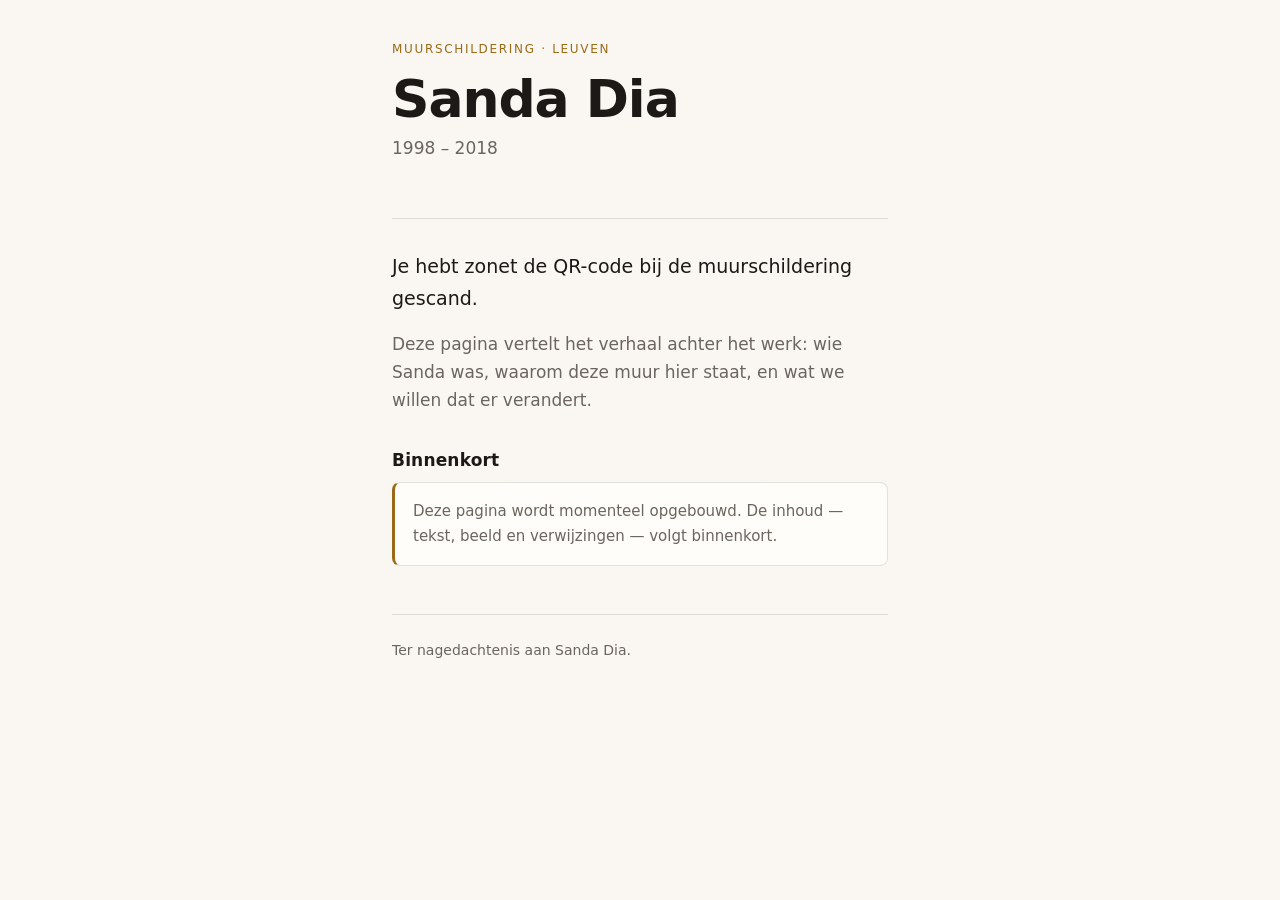
==== index.html @ a0d9cad7 "Add QR landing page scaffold for Sanda Dia mural Single static index.html served to visitors who sca" ====
<!DOCTYPE html>
<html lang="nl">
<head>
  <meta charset="utf-8">
  <meta name="viewport" content="width=device-width, initial-scale=1">
  <title>Sanda Dia — Leuven</title>
  <meta name="description" content="Meer informatie over de muurschildering voor Sanda Dia in Leuven.">
  <meta name="robots" content="index, follow">

  <meta property="og:type" content="website">
  <meta property="og:title" content="Sanda Dia — Leuven">
  <meta property="og:description" content="Meer informatie over de muurschildering voor Sanda Dia in Leuven.">

  <style>
    :root {
      --bg: #12100e;
      --surface: #1c1917;
      --text: #f5f1ea;
      --muted: #a8a29e;
      --accent: #d4a054;
      --line: rgba(245, 241, 234, 0.12);
      --measure: 34rem;
    }

    *, *::before, *::after { box-sizing: border-box; }

    html { -webkit-text-size-adjust: 100%; }

    body {
      margin: 0;
      background: var(--bg);
      color: var(--text);
      font-family: ui-sans-serif, system-ui, -apple-system, "Segoe UI", Roboto, "Helvetica Neue", Arial, sans-serif;
      font-size: 1.0625rem;
      line-height: 1.65;
      -webkit-font-smoothing: antialiased;
    }

    .wrap {
      max-width: var(--measure);
      margin: 0 auto;
      padding: 2.5rem 1.5rem 4rem;
    }

    header { padding-bottom: 1.5rem; }

    .eyebrow {
      margin: 0 0 0.75rem;
      font-size: 0.75rem;
      letter-spacing: 0.14em;
      text-transform: uppercase;
      color: var(--accent);
    }

    h1 {
      margin: 0 0 0.5rem;
      font-size: clamp(2.25rem, 11vw, 3.25rem);
      line-height: 1.05;
      letter-spacing: -0.02em;
      font-weight: 600;
    }

    .dates {
      margin: 0;
      color: var(--muted);
      font-variant-numeric: tabular-nums;
    }

    hr {
      border: 0;
      border-top: 1px solid var(--line);
      margin: 2rem 0;
    }

    section + section { margin-top: 2rem; }

    h2 {
      margin: 0 0 0.5rem;
      font-size: 1.0625rem;
      font-weight: 600;
      letter-spacing: 0.01em;
    }

    p { margin: 0 0 1rem; }
    p:last-child { margin-bottom: 0; }

    .lead { font-size: 1.1875rem; }

    .muted { color: var(--muted); }

    .note {
      background: var(--surface);
      border: 1px solid var(--line);
      border-left: 3px solid var(--accent);
      border-radius: 0.5rem;
      padding: 1rem 1.125rem;
      color: var(--muted);
      font-size: 0.9375rem;
    }

    a { color: var(--text); text-decoration-color: var(--accent); text-underline-offset: 0.2em; }
    a:hover { color: var(--accent); }

    footer {
      margin-top: 3rem;
      padding-top: 1.5rem;
      border-top: 1px solid var(--line);
      color: var(--muted);
      font-size: 0.875rem;
    }

    @media (prefers-color-scheme: light) {
      :root {
        --bg: #faf7f2;
        --surface: #fffdf9;
        --text: #1c1917;
        --muted: #6b6560;
        --accent: #9a6b16;
        --line: rgba(28, 25, 23, 0.12);
      }
    }

    @media (prefers-reduced-motion: no-preference) {
      .wrap { animation: rise 0.5s ease-out both; }
      @keyframes rise {
        from { opacity: 0; transform: translateY(0.5rem); }
        to { opacity: 1; transform: none; }
      }
    }
  </style>
</head>
<body>
  <main class="wrap">
    <header>
      <p class="eyebrow">Muurschildering &middot; Leuven</p>
      <h1>Sanda Dia</h1>
      <p class="dates">1998 &ndash; 2018</p>
    </header>

    <hr>

    <section>
      <p class="lead">Je hebt zonet de QR-code bij de muurschildering gescand.</p>
      <p class="muted">Deze pagina vertelt het verhaal achter het werk: wie Sanda was, waarom deze muur hier staat, en wat we willen dat er verandert.</p>
    </section>

    <section>
      <h2>Binnenkort</h2>
      <p class="note">Deze pagina wordt momenteel opgebouwd. De inhoud &mdash; tekst, beeld en verwijzingen &mdash; volgt binnenkort.</p>
    </section>

    <footer>
      <p>Ter nagedachtenis aan Sanda Dia.</p>
    </footer>
  </main>
</body>
</html>
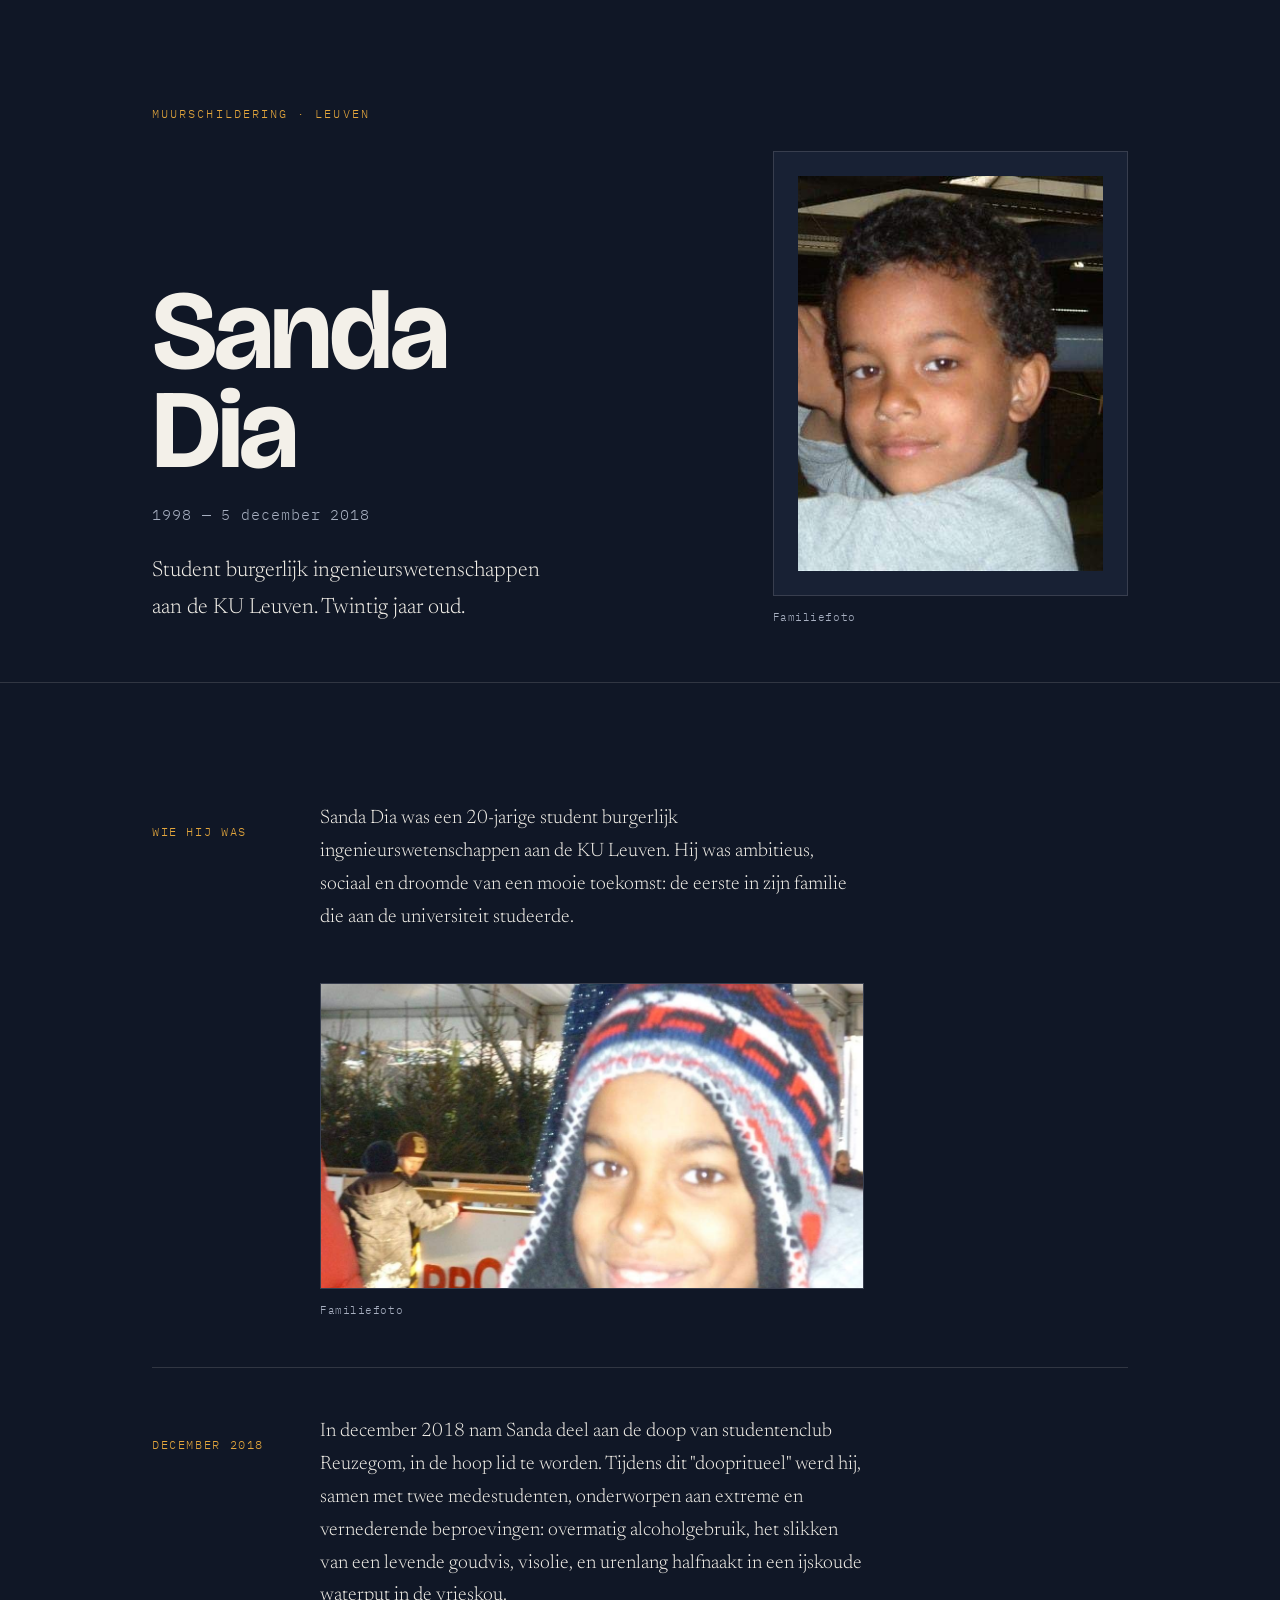
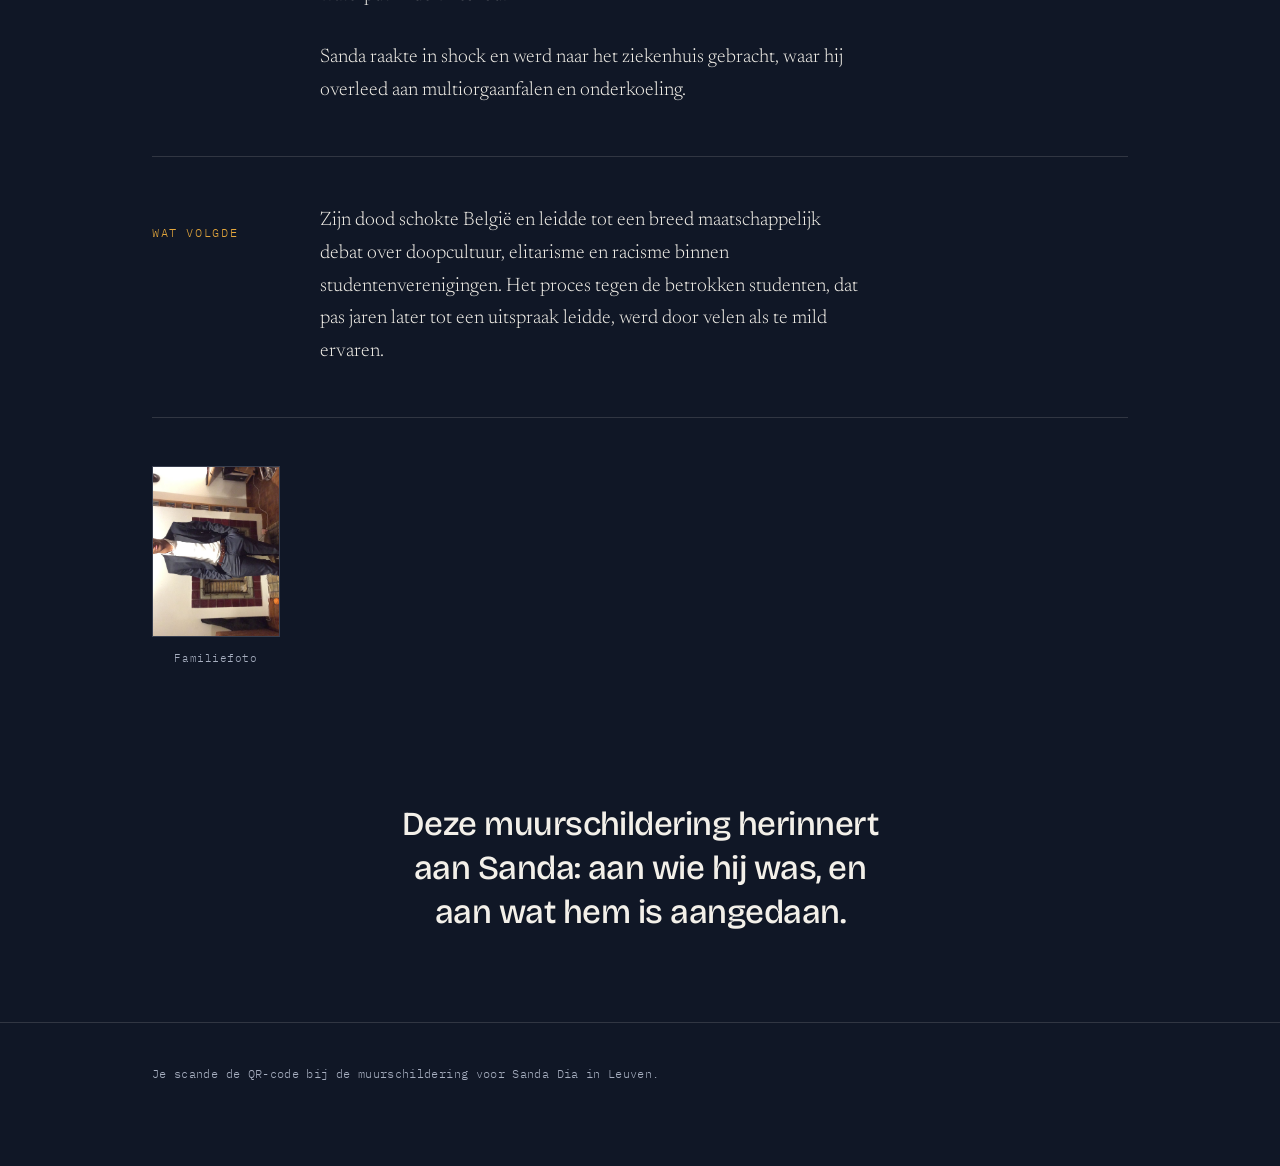
==== commit e4aa0997: "Replace placeholder with the page live on sandadia.com Brings in the finished page as deployed to Cl" ====
--- a/index.html
+++ b/index.html
@@ -1,157 +1,280 @@
 <!DOCTYPE html>
 <html lang="nl">
 <head>
-  <meta charset="utf-8">
-  <meta name="viewport" content="width=device-width, initial-scale=1">
-  <title>Sanda Dia — Leuven</title>
-  <meta name="description" content="Meer informatie over de muurschildering voor Sanda Dia in Leuven.">
-  <meta name="robots" content="index, follow">
-
-  <meta property="og:type" content="website">
-  <meta property="og:title" content="Sanda Dia — Leuven">
-  <meta property="og:description" content="Meer informatie over de muurschildering voor Sanda Dia in Leuven.">
-
-  <style>
-    :root {
-      --bg: #12100e;
-      --surface: #1c1917;
-      --text: #f5f1ea;
-      --muted: #a8a29e;
-      --accent: #d4a054;
-      --line: rgba(245, 241, 234, 0.12);
-      --measure: 34rem;
-    }
-
-    *, *::before, *::after { box-sizing: border-box; }
-
-    html { -webkit-text-size-adjust: 100%; }
-
-    body {
-      margin: 0;
-      background: var(--bg);
-      color: var(--text);
-      font-family: ui-sans-serif, system-ui, -apple-system, "Segoe UI", Roboto, "Helvetica Neue", Arial, sans-serif;
-      font-size: 1.0625rem;
-      line-height: 1.65;
-      -webkit-font-smoothing: antialiased;
-    }
-
-    .wrap {
-      max-width: var(--measure);
-      margin: 0 auto;
-      padding: 2.5rem 1.5rem 4rem;
-    }
-
-    header { padding-bottom: 1.5rem; }
-
-    .eyebrow {
-      margin: 0 0 0.75rem;
-      font-size: 0.75rem;
-      letter-spacing: 0.14em;
-      text-transform: uppercase;
-      color: var(--accent);
-    }
-
-    h1 {
-      margin: 0 0 0.5rem;
-      font-size: clamp(2.25rem, 11vw, 3.25rem);
-      line-height: 1.05;
-      letter-spacing: -0.02em;
-      font-weight: 600;
-    }
-
-    .dates {
-      margin: 0;
-      color: var(--muted);
-      font-variant-numeric: tabular-nums;
-    }
-
-    hr {
-      border: 0;
-      border-top: 1px solid var(--line);
-      margin: 2rem 0;
-    }
-
-    section + section { margin-top: 2rem; }
-
-    h2 {
-      margin: 0 0 0.5rem;
-      font-size: 1.0625rem;
-      font-weight: 600;
-      letter-spacing: 0.01em;
-    }
-
-    p { margin: 0 0 1rem; }
-    p:last-child { margin-bottom: 0; }
-
-    .lead { font-size: 1.1875rem; }
-
-    .muted { color: var(--muted); }
-
-    .note {
-      background: var(--surface);
-      border: 1px solid var(--line);
-      border-left: 3px solid var(--accent);
-      border-radius: 0.5rem;
-      padding: 1rem 1.125rem;
-      color: var(--muted);
-      font-size: 0.9375rem;
-    }
-
-    a { color: var(--text); text-decoration-color: var(--accent); text-underline-offset: 0.2em; }
-    a:hover { color: var(--accent); }
-
-    footer {
-      margin-top: 3rem;
-      padding-top: 1.5rem;
-      border-top: 1px solid var(--line);
-      color: var(--muted);
-      font-size: 0.875rem;
-    }
-
-    @media (prefers-color-scheme: light) {
-      :root {
-        --bg: #faf7f2;
-        --surface: #fffdf9;
-        --text: #1c1917;
-        --muted: #6b6560;
-        --accent: #9a6b16;
-        --line: rgba(28, 25, 23, 0.12);
-      }
-    }
-
-    @media (prefers-reduced-motion: no-preference) {
-      .wrap { animation: rise 0.5s ease-out both; }
-      @keyframes rise {
-        from { opacity: 0; transform: translateY(0.5rem); }
-        to { opacity: 1; transform: none; }
-      }
-    }
-  </style>
+<meta charset="utf-8">
+<meta name="viewport" content="width=device-width, initial-scale=1">
+<title>Sanda Dia (1998–2018)</title>
+<meta name="description" content="Wie was Sanda Dia en wat is er met hem gebeurd. Bij de muurschildering in Leuven.">
+<link rel="preconnect" href="https://fonts.googleapis.com">
+<link rel="preconnect" href="https://fonts.gstatic.com" crossorigin>
+<link href="https://fonts.googleapis.com/css2?family=Bricolage+Grotesque:opsz,wght@12..96,500;12..96,700&family=Newsreader:ital,opsz,wght@0,6..72,300;0,6..72,400;1,6..72,300&family=IBM+Plex+Mono:wght@400;500&display=swap" rel="stylesheet">
+<style>
+  :root{
+    --night:#101726;
+    --night-2:#182134;
+    --ink:#F3F0E9;
+    --ink-dim:#A7AFC0;
+    --ochre:#E3A63C;
+    --line:rgba(243,240,233,.14);
+    --measure:34rem;
+  }
+
+  *{box-sizing:border-box;}
+  html{-webkit-text-size-adjust:100%;}
+  body{
+    margin:0;
+    background:var(--night);
+    color:var(--ink);
+    font-family:"Newsreader",Georgia,serif;
+    font-weight:300;
+    font-size:clamp(1.06rem,.98rem + .5vw,1.22rem);
+    line-height:1.68;
+    -webkit-font-smoothing:antialiased;
+  }
+
+  .wrap{width:100%;max-width:64rem;margin:0 auto;padding:0 1.5rem;}
+
+  /* ---------- hero ---------- */
+  .hero{
+    padding:clamp(3rem,9vw,6.5rem) 0 clamp(2rem,5vw,3.5rem);
+    border-bottom:1px solid var(--line);
+  }
+  .eyebrow{
+    font-family:"IBM Plex Mono",monospace;
+    font-size:.72rem;
+    letter-spacing:.18em;
+    text-transform:uppercase;
+    color:var(--ochre);
+    margin:0 0 1.75rem;
+  }
+  .hero-grid{
+    display:grid;
+    grid-template-columns:minmax(0,1fr);
+    gap:clamp(2rem,5vw,3.5rem);
+    align-items:end;
+  }
+  @media (min-width:52rem){
+    .hero-grid{grid-template-columns:1.35fr .85fr;}
+  }
+
+  h1{
+    font-family:"Bricolage Grotesque",system-ui,sans-serif;
+    font-weight:700;
+    font-size:clamp(3.2rem,12vw,7rem);
+    line-height:.88;
+    letter-spacing:-.03em;
+    margin:0;
+  }
+  h1 span{display:block;}
+  .lifespan{
+    font-family:"IBM Plex Mono",monospace;
+    font-size:.95rem;
+    letter-spacing:.06em;
+    color:var(--ink-dim);
+    margin:1.4rem 0 0;
+  }
+  .lede{
+    margin:1.6rem 0 0;
+    max-width:26rem;
+    font-size:1.12em;
+    color:var(--ink);
+  }
+
+  /* ---------- portrait ---------- */
+  figure{margin:0;}
+  .portrait{
+    aspect-ratio:4/5;
+    width:100%;
+    background:var(--night-2);
+    border:1px solid var(--line);
+    display:flex;
+    align-items:center;
+    justify-content:center;
+    text-align:center;
+    padding:1.5rem;
+    overflow:hidden;
+  }
+  .portrait img{width:100%;height:100%;object-fit:cover;object-position:55% 38%;display:block;}
+
+  .tall{
+    margin:0 auto;
+    max-width:24rem;
+  }
+  .tall .frame{
+    aspect-ratio:3/4;
+    width:100%;
+    background:var(--night-2);
+    border:1px solid var(--line);
+    overflow:hidden;
+  }
+  .tall img{width:100%;height:100%;object-fit:cover;object-position:50% 30%;display:block;}
+  .tall figcaption{text-align:center;}
+
+  .wide{
+    margin:clamp(2rem,5vw,3rem) 0 0;
+  }
+  .wide .frame{
+    aspect-ratio:16/9;
+    width:100%;
+    background:var(--night-2);
+    border:1px solid var(--line);
+    overflow:hidden;
+  }
+  .wide img{width:100%;height:100%;object-fit:cover;object-position:62% 45%;display:block;}
+  .portrait .slot{
+    font-family:"IBM Plex Mono",monospace;
+    font-size:.72rem;
+    line-height:1.7;
+    letter-spacing:.04em;
+    color:var(--ink-dim);
+  }
+  figcaption{
+    font-family:"IBM Plex Mono",monospace;
+    font-size:.7rem;
+    letter-spacing:.05em;
+    color:var(--ink-dim);
+    margin-top:.75rem;
+  }
+
+  /* ---------- body text ---------- */
+  main{padding:clamp(2.5rem,7vw,4.5rem) 0 0;}
+  .prose{max-width:var(--measure);}
+  .prose p{margin:0 0 1.5em;}
+  .prose p:last-child{margin-bottom:0;}
+
+  .block{
+    display:grid;
+    grid-template-columns:minmax(0,1fr);
+    gap:.75rem 2.5rem;
+    padding:clamp(2rem,5vw,3rem) 0;
+    border-bottom:1px solid var(--line);
+  }
+  @media (min-width:52rem){
+    .block{grid-template-columns:8rem minmax(0,1fr);}
+  }
+  .marker{
+    font-family:"IBM Plex Mono",monospace;
+    font-size:.72rem;
+    letter-spacing:.14em;
+    text-transform:uppercase;
+    color:var(--ochre);
+    padding-top:.6em;
+  }
+
+  /* ---------- closing ---------- */
+  .closing{
+    padding:clamp(3rem,8vw,5.5rem) 0;
+    text-align:center;
+  }
+  .closing p{
+    font-family:"Bricolage Grotesque",system-ui,sans-serif;
+    font-weight:500;
+    font-size:clamp(1.4rem,4.5vw,2.1rem);
+    line-height:1.3;
+    letter-spacing:-.015em;
+    max-width:30rem;
+    margin:0 auto;
+    text-wrap:balance;
+  }
+
+  footer{
+    border-top:1px solid var(--line);
+    padding:2.5rem 0 4rem;
+    font-family:"IBM Plex Mono",monospace;
+    font-size:.74rem;
+    line-height:1.9;
+    letter-spacing:.03em;
+    color:var(--ink-dim);
+  }
+  footer p{margin:0 0 1rem;max-width:34rem;}
+  footer a{color:var(--ink);text-decoration:none;border-bottom:1px solid var(--ochre);}
+  footer a:hover{color:var(--ochre);}
+  a:focus-visible,:focus-visible{outline:2px solid var(--ochre);outline-offset:3px;}
+
+  /* ---------- motion ---------- */
+  .rise{opacity:0;transform:translateY(14px);animation:rise .9s cubic-bezier(.2,.7,.3,1) forwards;}
+  .rise:nth-child(2){animation-delay:.1s;}
+  .d1{animation-delay:.08s;} .d2{animation-delay:.16s;} .d3{animation-delay:.24s;}
+  @keyframes rise{to{opacity:1;transform:none;}}
+  @media (prefers-reduced-motion:reduce){
+    .rise{animation:none;opacity:1;transform:none;}
+  }
+</style>
 </head>
 <body>
-  <main class="wrap">
-    <header>
-      <p class="eyebrow">Muurschildering &middot; Leuven</p>
-      <h1>Sanda Dia</h1>
-      <p class="dates">1998 &ndash; 2018</p>
-    </header>
-
-    <hr>
-
-    <section>
-      <p class="lead">Je hebt zonet de QR-code bij de muurschildering gescand.</p>
-      <p class="muted">Deze pagina vertelt het verhaal achter het werk: wie Sanda was, waarom deze muur hier staat, en wat we willen dat er verandert.</p>
-    </section>
-
-    <section>
-      <h2>Binnenkort</h2>
-      <p class="note">Deze pagina wordt momenteel opgebouwd. De inhoud &mdash; tekst, beeld en verwijzingen &mdash; volgt binnenkort.</p>
-    </section>
-
-    <footer>
-      <p>Ter nagedachtenis aan Sanda Dia.</p>
-    </footer>
-  </main>
+
+<header class="hero">
+  <div class="wrap">
+    <p class="eyebrow rise">Muurschildering · Leuven</p>
+    <div class="hero-grid">
+      <div class="rise d1">
+        <h1><span>Sanda</span><span>Dia</span></h1>
+        <p class="lifespan">1998 — 5 december 2018</p>
+        <p class="lede">Student burgerlijk ingenieurswetenschappen aan de KU Leuven. Twintig jaar oud.</p>
+      </div>
+
+      <figure class="rise d2">
+        <div class="portrait">
+          <img src="[data-uri]" alt="Sanda Dia als kind, kijkend over zijn schouder">
+        </div>
+        <figcaption>Familiefoto</figcaption>
+      </figure>
+    </div>
+  </div>
+</header>
+
+<main>
+  <div class="wrap">
+
+    <section class="block">
+      <p class="marker rise">Wie hij was</p>
+      <div class="prose rise d1">
+        <p>Sanda Dia was een 20-jarige student burgerlijk ingenieurswetenschappen aan de KU Leuven. Hij was ambitieus, sociaal en droomde van een mooie toekomst: de eerste in zijn familie die aan de universiteit studeerde.</p>
+        <figure class="wide">
+          <div class="frame">
+            <img src="[data-uri]" alt="Sanda Dia als kind op de schaatsbaan, met muts">
+          </div>
+          <figcaption>Familiefoto</figcaption>
+        </figure>
+      </div>
+    </section>
+
+    <section class="block">
+      <p class="marker rise">December 2018</p>
+      <div class="prose rise d1">
+        <p>In december 2018 nam Sanda deel aan de doop van studentenclub Reuzegom, in de hoop lid te worden. Tijdens dit "doopritueel" werd hij, samen met twee medestudenten, onderworpen aan extreme en vernederende beproevingen: overmatig alcoholgebruik, het slikken van een levende goudvis, visolie, en urenlang halfnaakt in een ijskoude waterput in de vrieskou.</p>
+        <p>Sanda raakte in shock en werd naar het ziekenhuis gebracht, waar hij overleed aan multiorgaanfalen en onderkoeling.</p>
+      </div>
+    </section>
+
+    <section class="block">
+      <p class="marker rise">Wat volgde</p>
+      <div class="prose rise d1">
+        <p>Zijn dood schokte België en leidde tot een breed maatschappelijk debat over doopcultuur, elitarisme en racisme binnen studentenverenigingen. Het proces tegen de betrokken studenten, dat pas jaren later tot een uitspraak leidde, werd door velen als te mild ervaren.</p>
+      </div>
+    </section>
+
+    <section class="block" style="border-bottom:none;">
+      <figure class="tall">
+        <div class="frame">
+          <img src="[data-uri]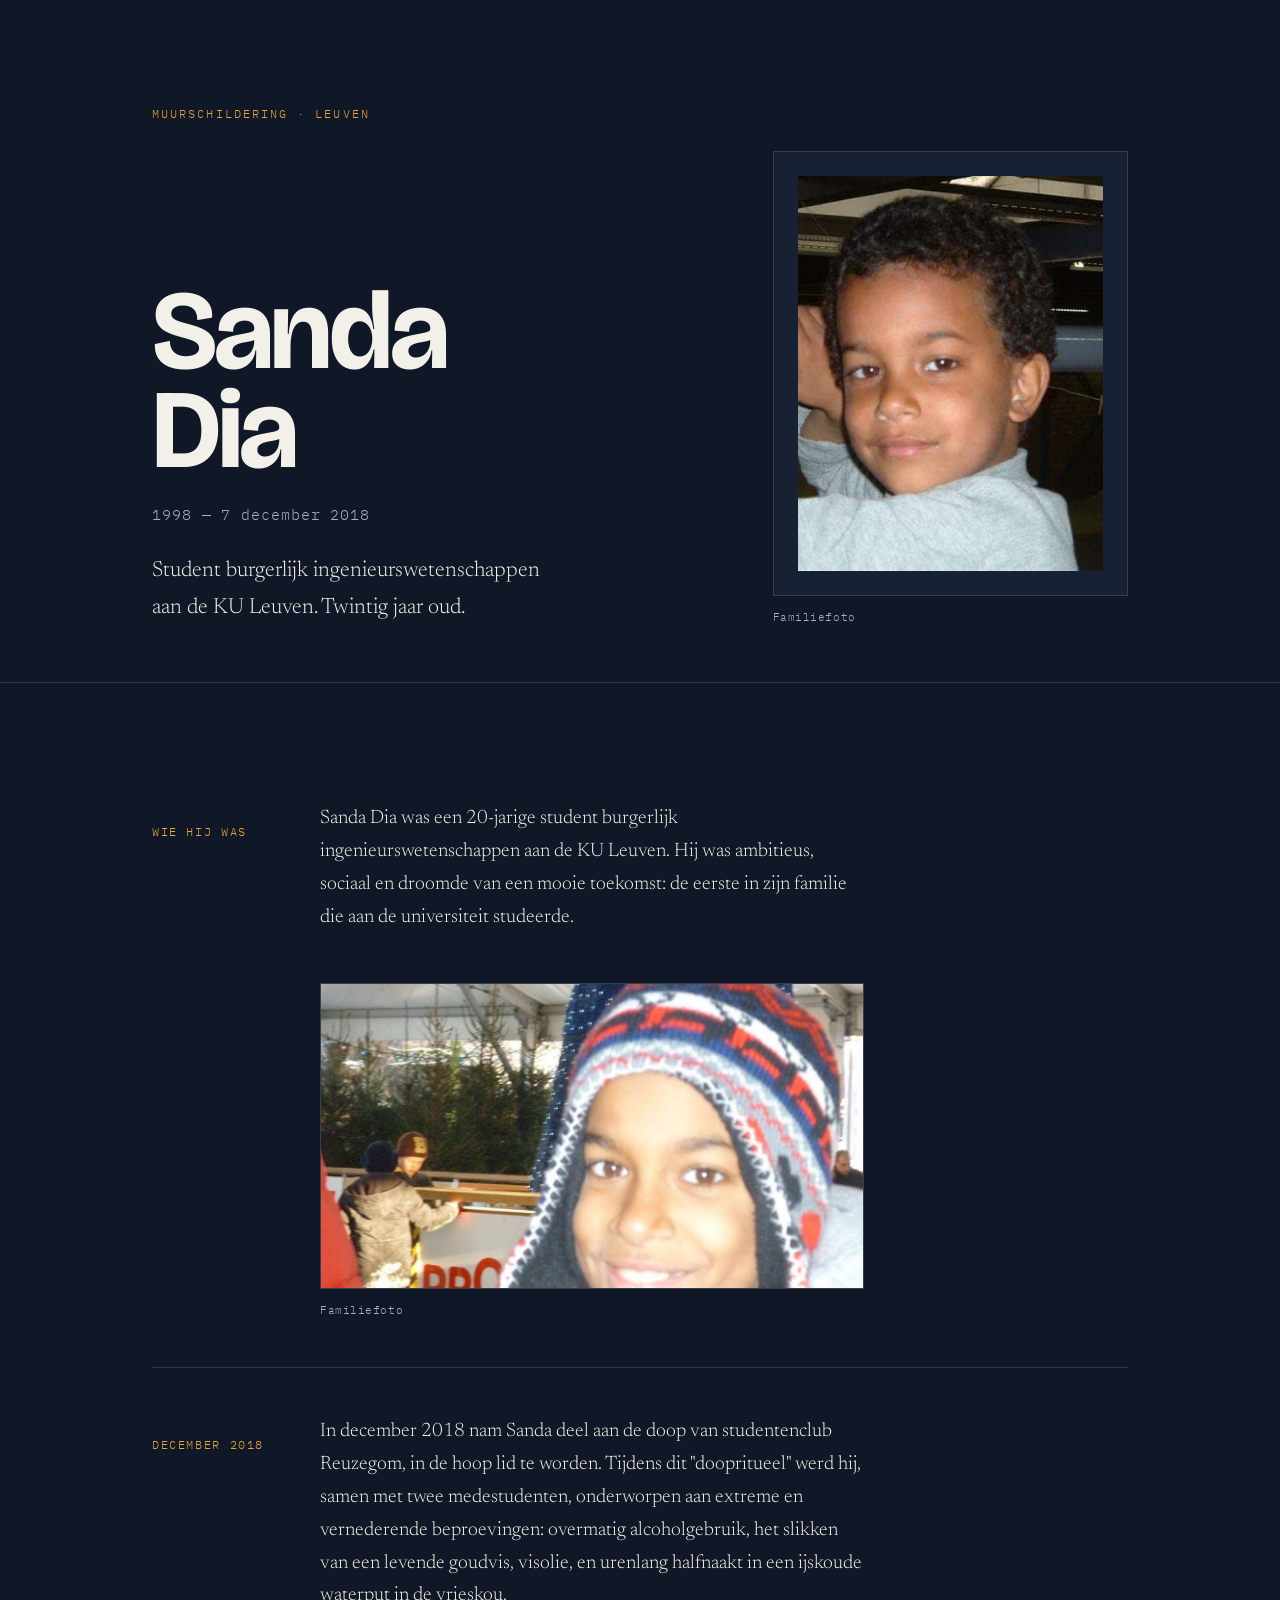
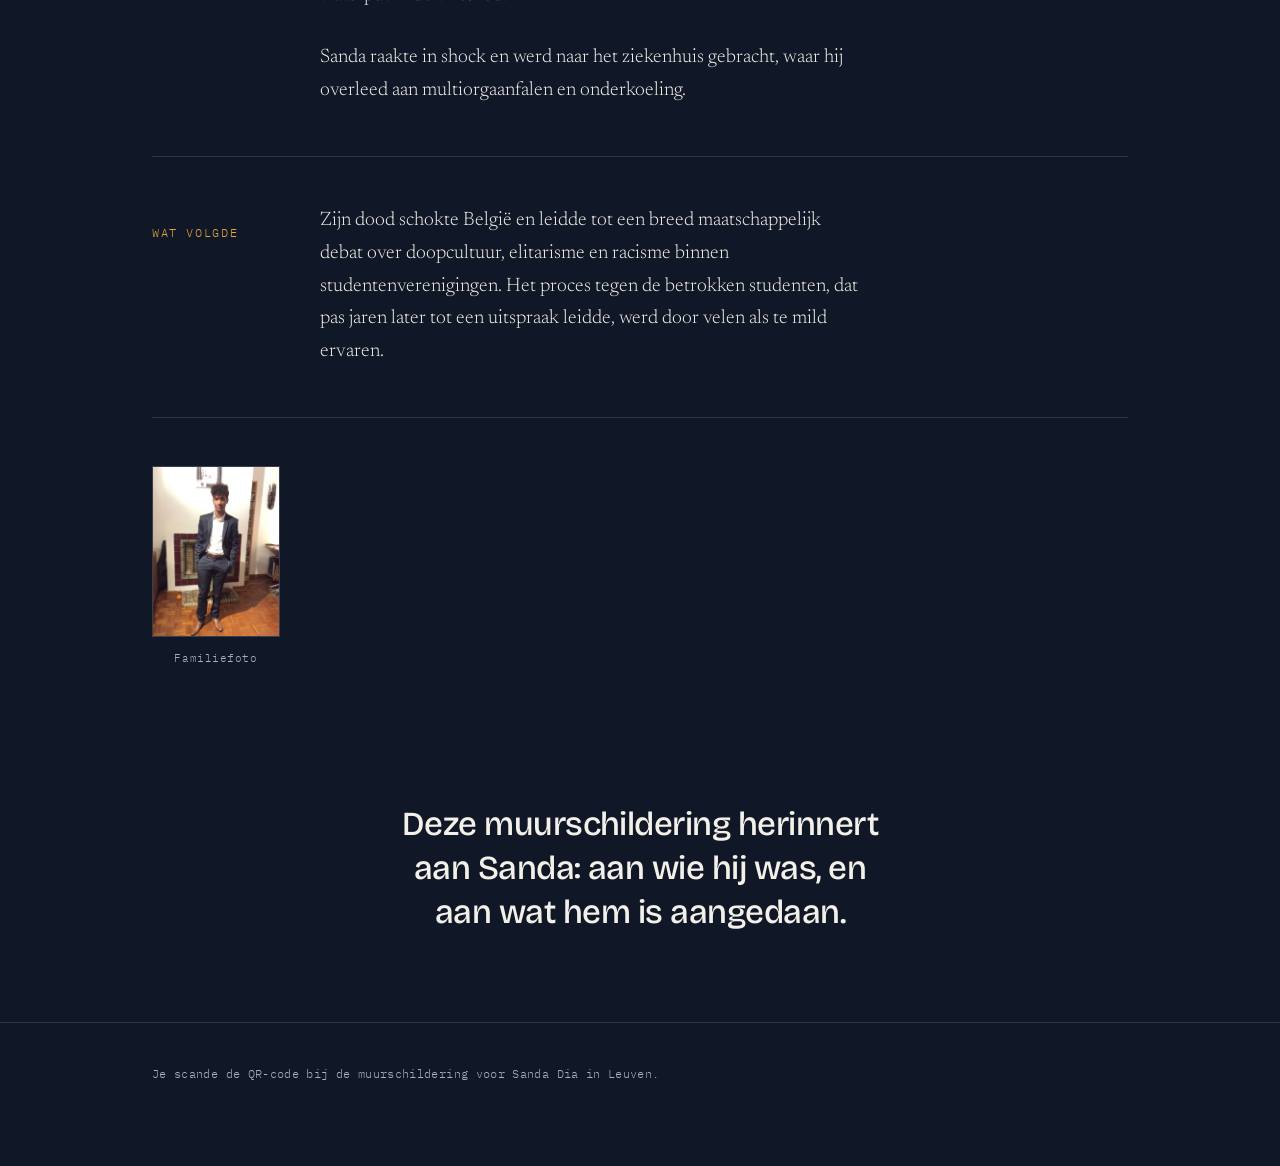
==== commit 424ae476: "Fix death date and rotate last family photo upright Sanda died on 7 December 2018, not 5 December. T" ====
--- a/index.html
+++ b/index.html
@@ -209,7 +209,7 @@
     <div class="hero-grid">
       <div class="rise d1">
         <h1><span>Sanda</span><span>Dia</span></h1>
-        <p class="lifespan">1998 — 5 december 2018</p>
+        <p class="lifespan">1998 — 7 december 2018</p>
         <p class="lede">Student burgerlijk ingenieurswetenschappen aan de KU Leuven. Twintig jaar oud.</p>
       </div>
 
@@ -257,7 +257,7 @@
     <section class="block" style="border-bottom:none;">
       <figure class="tall">
         <div class="frame">
-          <img src="[data-uri]" alt="Sanda Dia in pak, staand in de woonkamer">
+          <img src="[data-uri]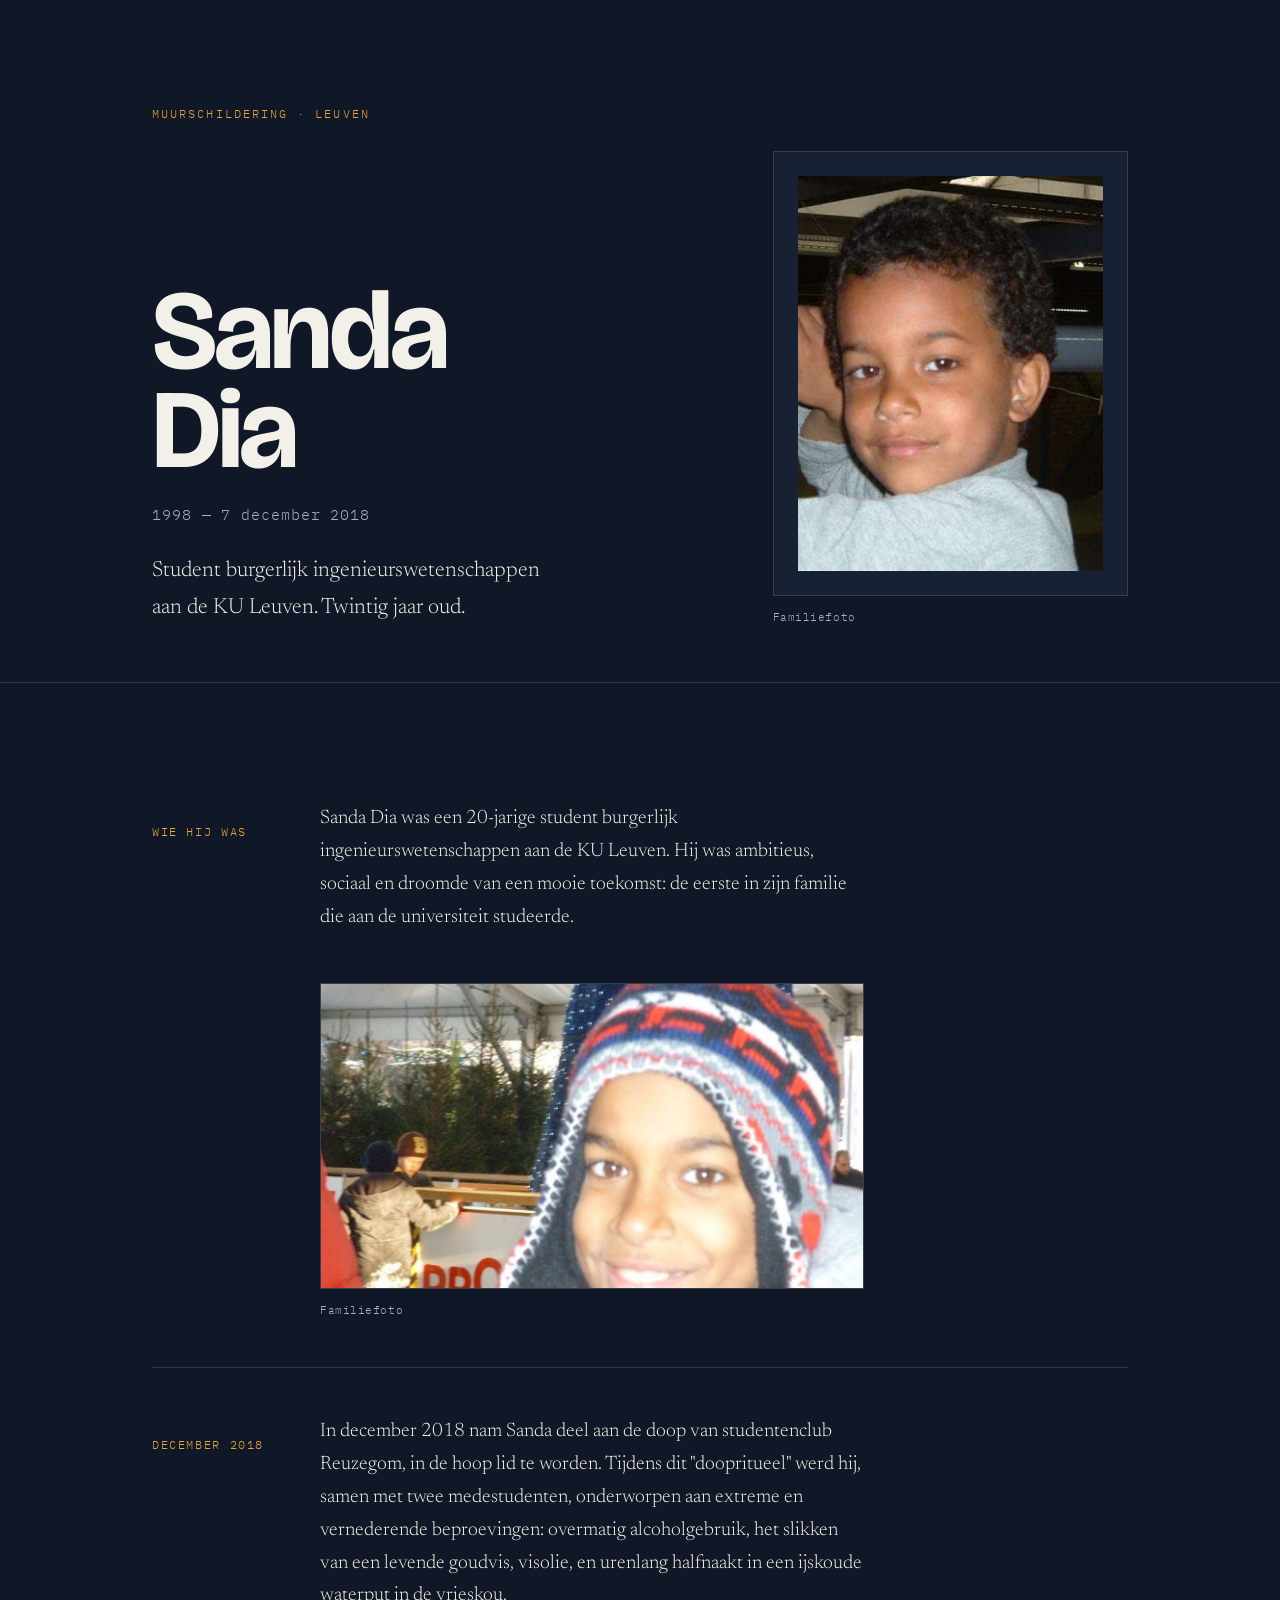
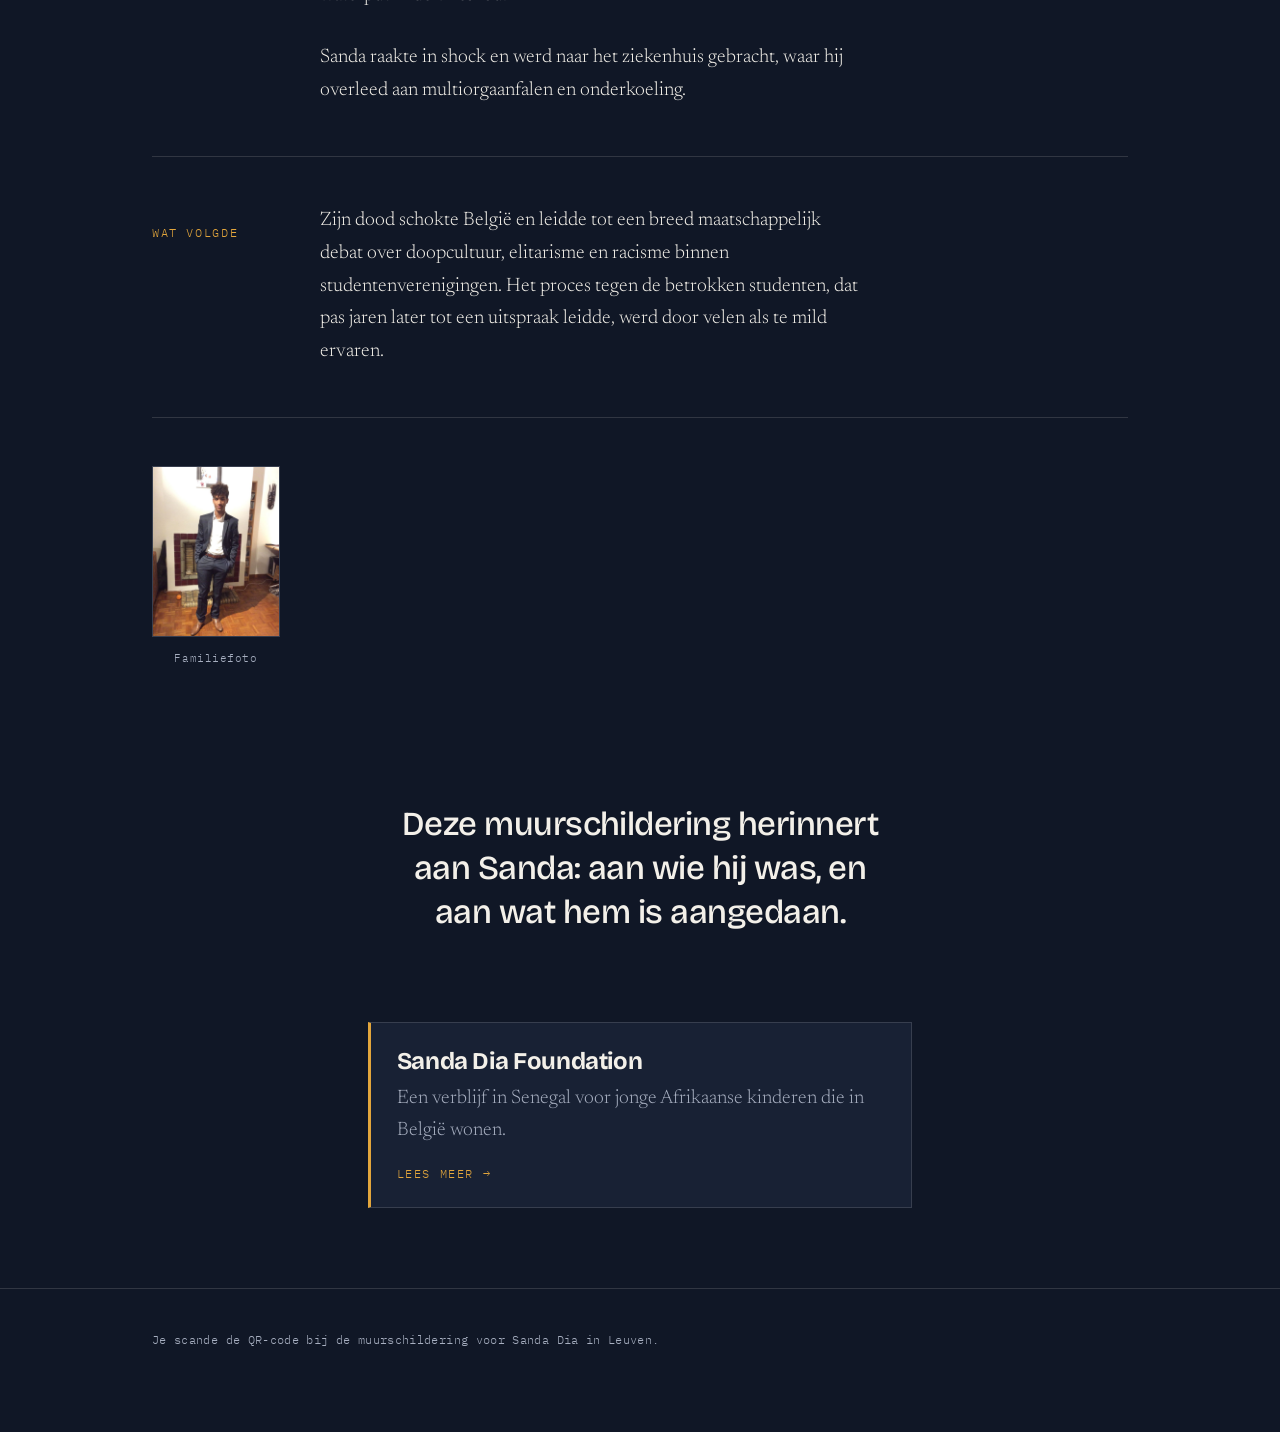
==== commit f2f9f0df: "Add Sanda Dia Foundation page with its own Drive gallery New foundation.html introduces the foundati" ====
--- a/index.html
+++ b/index.html
@@ -8,198 +8,7 @@
 <link rel="preconnect" href="https://fonts.googleapis.com">
 <link rel="preconnect" href="https://fonts.gstatic.com" crossorigin>
 <link href="https://fonts.googleapis.com/css2?family=Bricolage+Grotesque:opsz,wght@12..96,500;12..96,700&family=Newsreader:ital,opsz,wght@0,6..72,300;0,6..72,400;1,6..72,300&family=IBM+Plex+Mono:wght@400;500&display=swap" rel="stylesheet">
-<style>
-  :root{
-    --night:#101726;
-    --night-2:#182134;
-    --ink:#F3F0E9;
-    --ink-dim:#A7AFC0;
-    --ochre:#E3A63C;
-    --line:rgba(243,240,233,.14);
-    --measure:34rem;
-  }
-
-  *{box-sizing:border-box;}
-  html{-webkit-text-size-adjust:100%;}
-  body{
-    margin:0;
-    background:var(--night);
-    color:var(--ink);
-    font-family:"Newsreader",Georgia,serif;
-    font-weight:300;
-    font-size:clamp(1.06rem,.98rem + .5vw,1.22rem);
-    line-height:1.68;
-    -webkit-font-smoothing:antialiased;
-  }
-
-  .wrap{width:100%;max-width:64rem;margin:0 auto;padding:0 1.5rem;}
-
-  /* ---------- hero ---------- */
-  .hero{
-    padding:clamp(3rem,9vw,6.5rem) 0 clamp(2rem,5vw,3.5rem);
-    border-bottom:1px solid var(--line);
-  }
-  .eyebrow{
-    font-family:"IBM Plex Mono",monospace;
-    font-size:.72rem;
-    letter-spacing:.18em;
-    text-transform:uppercase;
-    color:var(--ochre);
-    margin:0 0 1.75rem;
-  }
-  .hero-grid{
-    display:grid;
-    grid-template-columns:minmax(0,1fr);
-    gap:clamp(2rem,5vw,3.5rem);
-    align-items:end;
-  }
-  @media (min-width:52rem){
-    .hero-grid{grid-template-columns:1.35fr .85fr;}
-  }
-
-  h1{
-    font-family:"Bricolage Grotesque",system-ui,sans-serif;
-    font-weight:700;
-    font-size:clamp(3.2rem,12vw,7rem);
-    line-height:.88;
-    letter-spacing:-.03em;
-    margin:0;
-  }
-  h1 span{display:block;}
-  .lifespan{
-    font-family:"IBM Plex Mono",monospace;
-    font-size:.95rem;
-    letter-spacing:.06em;
-    color:var(--ink-dim);
-    margin:1.4rem 0 0;
-  }
-  .lede{
-    margin:1.6rem 0 0;
-    max-width:26rem;
-    font-size:1.12em;
-    color:var(--ink);
-  }
-
-  /* ---------- portrait ---------- */
-  figure{margin:0;}
-  .portrait{
-    aspect-ratio:4/5;
-    width:100%;
-    background:var(--night-2);
-    border:1px solid var(--line);
-    display:flex;
-    align-items:center;
-    justify-content:center;
-    text-align:center;
-    padding:1.5rem;
-    overflow:hidden;
-  }
-  .portrait img{width:100%;height:100%;object-fit:cover;object-position:55% 38%;display:block;}
-
-  .tall{
-    margin:0 auto;
-    max-width:24rem;
-  }
-  .tall .frame{
-    aspect-ratio:3/4;
-    width:100%;
-    background:var(--night-2);
-    border:1px solid var(--line);
-    overflow:hidden;
-  }
-  .tall img{width:100%;height:100%;object-fit:cover;object-position:50% 30%;display:block;}
-  .tall figcaption{text-align:center;}
-
-  .wide{
-    margin:clamp(2rem,5vw,3rem) 0 0;
-  }
-  .wide .frame{
-    aspect-ratio:16/9;
-    width:100%;
-    background:var(--night-2);
-    border:1px solid var(--line);
-    overflow:hidden;
-  }
-  .wide img{width:100%;height:100%;object-fit:cover;object-position:62% 45%;display:block;}
-  .portrait .slot{
-    font-family:"IBM Plex Mono",monospace;
-    font-size:.72rem;
-    line-height:1.7;
-    letter-spacing:.04em;
-    color:var(--ink-dim);
-  }
-  figcaption{
-    font-family:"IBM Plex Mono",monospace;
-    font-size:.7rem;
-    letter-spacing:.05em;
-    color:var(--ink-dim);
-    margin-top:.75rem;
-  }
-
-  /* ---------- body text ---------- */
-  main{padding:clamp(2.5rem,7vw,4.5rem) 0 0;}
-  .prose{max-width:var(--measure);}
-  .prose p{margin:0 0 1.5em;}
-  .prose p:last-child{margin-bottom:0;}
-
-  .block{
-    display:grid;
-    grid-template-columns:minmax(0,1fr);
-    gap:.75rem 2.5rem;
-    padding:clamp(2rem,5vw,3rem) 0;
-    border-bottom:1px solid var(--line);
-  }
-  @media (min-width:52rem){
-    .block{grid-template-columns:8rem minmax(0,1fr);}
-  }
-  .marker{
-    font-family:"IBM Plex Mono",monospace;
-    font-size:.72rem;
-    letter-spacing:.14em;
-    text-transform:uppercase;
-    color:var(--ochre);
-    padding-top:.6em;
-  }
-
-  /* ---------- closing ---------- */
-  .closing{
-    padding:clamp(3rem,8vw,5.5rem) 0;
-    text-align:center;
-  }
-  .closing p{
-    font-family:"Bricolage Grotesque",system-ui,sans-serif;
-    font-weight:500;
-    font-size:clamp(1.4rem,4.5vw,2.1rem);
-    line-height:1.3;
-    letter-spacing:-.015em;
-    max-width:30rem;
-    margin:0 auto;
-    text-wrap:balance;
-  }
-
-  footer{
-    border-top:1px solid var(--line);
-    padding:2.5rem 0 4rem;
-    font-family:"IBM Plex Mono",monospace;
-    font-size:.74rem;
-    line-height:1.9;
-    letter-spacing:.03em;
-    color:var(--ink-dim);
-  }
-  footer p{margin:0 0 1rem;max-width:34rem;}
-  footer a{color:var(--ink);text-decoration:none;border-bottom:1px solid var(--ochre);}
-  footer a:hover{color:var(--ochre);}
-  a:focus-visible,:focus-visible{outline:2px solid var(--ochre);outline-offset:3px;}
-
-  /* ---------- motion ---------- */
-  .rise{opacity:0;transform:translateY(14px);animation:rise .9s cubic-bezier(.2,.7,.3,1) forwards;}
-  .rise:nth-child(2){animation-delay:.1s;}
-  .d1{animation-delay:.08s;} .d2{animation-delay:.16s;} .d3{animation-delay:.24s;}
-  @keyframes rise{to{opacity:1;transform:none;}}
-  @media (prefers-reduced-motion:reduce){
-    .rise{animation:none;opacity:1;transform:none;}
-  }
-</style>
+<link rel="stylesheet" href="style.css">
 </head>
 <body>
 
@@ -254,6 +63,14 @@
       </div>
     </section>
 
+    <section class="block gallery" data-drive-folder="PASTE_HERINNERINGEN_FOLDER_ID" hidden>
+      <p class="marker">Herinneringen</p>
+      <div>
+        <p class="gallery-intro">Foto's gedeeld door familie en vrienden.</p>
+        <div class="grid" id="grid"></div>
+      </div>
+    </section>
+
     <section class="block" style="border-bottom:none;">
       <figure class="tall">
         <div class="frame">
@@ -267,6 +84,14 @@
       <p>Deze muurschildering herinnert aan Sanda: aan wie hij was, en aan wat hem is aangedaan.</p>
     </section>
 
+    <section class="cta">
+      <a href="foundation.html">
+        <span class="cta-title">Sanda Dia Foundation</span>
+        <span class="cta-text">Een verblijf in Senegal voor jonge Afrikaanse kinderen die in België wonen.</span>
+        <span class="cta-go">Lees meer &rarr;</span>
+      </a>
+    </section>
+
   </div>
 </main>
 
@@ -276,5 +101,7 @@
   </div>
 </footer>
 
+<script src="gallery.js" defer></script>
+
 </body>
 </html>
--- a/style.css
+++ b/style.css
@@ -0,0 +1,268 @@
+:root{
+  --night:#101726;
+  --night-2:#182134;
+  --ink:#F3F0E9;
+  --ink-dim:#A7AFC0;
+  --ochre:#E3A63C;
+  --line:rgba(243,240,233,.14);
+  --measure:34rem;
+}
+
+*{box-sizing:border-box;}
+html{-webkit-text-size-adjust:100%;}
+body{
+  margin:0;
+  background:var(--night);
+  color:var(--ink);
+  font-family:"Newsreader",Georgia,serif;
+  font-weight:300;
+  font-size:clamp(1.06rem,.98rem + .5vw,1.22rem);
+  line-height:1.68;
+  -webkit-font-smoothing:antialiased;
+}
+
+.wrap{width:100%;max-width:64rem;margin:0 auto;padding:0 1.5rem;}
+
+/* ---------- hero ---------- */
+.hero{
+  padding:clamp(3rem,9vw,6.5rem) 0 clamp(2rem,5vw,3.5rem);
+  border-bottom:1px solid var(--line);
+}
+.eyebrow{
+  font-family:"IBM Plex Mono",monospace;
+  font-size:.72rem;
+  letter-spacing:.18em;
+  text-transform:uppercase;
+  color:var(--ochre);
+  margin:0 0 1.75rem;
+}
+.hero-grid{
+  display:grid;
+  grid-template-columns:minmax(0,1fr);
+  gap:clamp(2rem,5vw,3.5rem);
+  align-items:end;
+}
+@media (min-width:52rem){
+  .hero-grid{grid-template-columns:1.35fr .85fr;}
+}
+
+h1{
+  font-family:"Bricolage Grotesque",system-ui,sans-serif;
+  font-weight:700;
+  font-size:clamp(3.2rem,12vw,7rem);
+  line-height:.88;
+  letter-spacing:-.03em;
+  margin:0;
+}
+h1 span{display:block;}
+.lifespan{
+  font-family:"IBM Plex Mono",monospace;
+  font-size:.95rem;
+  letter-spacing:.06em;
+  color:var(--ink-dim);
+  margin:1.4rem 0 0;
+}
+.lede{
+  margin:1.6rem 0 0;
+  max-width:26rem;
+  font-size:1.12em;
+  color:var(--ink);
+}
+
+/* ---------- portrait ---------- */
+figure{margin:0;}
+.portrait{
+  aspect-ratio:4/5;
+  width:100%;
+  background:var(--night-2);
+  border:1px solid var(--line);
+  display:flex;
+  align-items:center;
+  justify-content:center;
+  text-align:center;
+  padding:1.5rem;
+  overflow:hidden;
+}
+.portrait img{width:100%;height:100%;object-fit:cover;object-position:55% 38%;display:block;}
+
+.tall{
+  margin:0 auto;
+  max-width:24rem;
+}
+.tall .frame{
+  aspect-ratio:3/4;
+  width:100%;
+  background:var(--night-2);
+  border:1px solid var(--line);
+  overflow:hidden;
+}
+.tall img{width:100%;height:100%;object-fit:cover;object-position:50% 30%;display:block;}
+.tall figcaption{text-align:center;}
+
+.wide{
+  margin:clamp(2rem,5vw,3rem) 0 0;
+}
+.wide .frame{
+  aspect-ratio:16/9;
+  width:100%;
+  background:var(--night-2);
+  border:1px solid var(--line);
+  overflow:hidden;
+}
+.wide img{width:100%;height:100%;object-fit:cover;object-position:62% 45%;display:block;}
+.portrait .slot{
+  font-family:"IBM Plex Mono",monospace;
+  font-size:.72rem;
+  line-height:1.7;
+  letter-spacing:.04em;
+  color:var(--ink-dim);
+}
+figcaption{
+  font-family:"IBM Plex Mono",monospace;
+  font-size:.7rem;
+  letter-spacing:.05em;
+  color:var(--ink-dim);
+  margin-top:.75rem;
+}
+
+/* ---------- body text ---------- */
+main{padding:clamp(2.5rem,7vw,4.5rem) 0 0;}
+.prose{max-width:var(--measure);}
+.prose p{margin:0 0 1.5em;}
+.prose p:last-child{margin-bottom:0;}
+
+.block{
+  display:grid;
+  grid-template-columns:minmax(0,1fr);
+  gap:.75rem 2.5rem;
+  padding:clamp(2rem,5vw,3rem) 0;
+  border-bottom:1px solid var(--line);
+}
+@media (min-width:52rem){
+  .block{grid-template-columns:8rem minmax(0,1fr);}
+}
+.marker{
+  font-family:"IBM Plex Mono",monospace;
+  font-size:.72rem;
+  letter-spacing:.14em;
+  text-transform:uppercase;
+  color:var(--ochre);
+  padding-top:.6em;
+}
+
+/* ---------- drive gallery ---------- */
+.gallery[hidden]{display:none;}
+.gallery-intro{margin:0 0 1.5rem;color:var(--ink-dim);}
+.grid{columns:2;column-gap:.75rem;}
+@media (min-width:40rem){ .grid{columns:3;column-gap:1rem;} }
+.grid figure{break-inside:avoid;margin:0 0 .75rem;}
+.grid button{
+  all:unset;display:block;width:100%;cursor:zoom-in;
+  background:var(--night-2);border:1px solid var(--line);
+}
+.grid button:focus-visible{outline:2px solid var(--ochre);outline-offset:3px;}
+.grid img{display:block;width:100%;height:auto;opacity:0;transition:opacity .6s ease;}
+.grid img.loaded{opacity:1;}
+.grid figcaption{margin-top:.4rem;}
+
+.viewer{
+  border:0;padding:0;margin:auto;background:transparent;
+  max-width:100vw;max-height:100dvh;
+}
+.viewer::backdrop{background:rgba(8,12,20,.94);}
+.viewer img{display:block;max-width:94vw;max-height:88dvh;width:auto;height:auto;margin:0 auto;}
+.viewer p{
+  font-family:"IBM Plex Mono",monospace;font-size:.72rem;letter-spacing:.05em;
+  color:var(--ink-dim);text-align:center;margin:.75rem 1rem 0;
+}
+.viewer button{
+  position:fixed;top:.75rem;right:.75rem;
+  font:500 .75rem "IBM Plex Mono",monospace;letter-spacing:.1em;text-transform:uppercase;
+  color:var(--ink);background:var(--night-2);border:1px solid var(--line);
+  padding:.6rem .9rem;cursor:pointer;
+}
+
+/* ---------- closing ---------- */
+.closing{
+  padding:clamp(3rem,8vw,5.5rem) 0;
+  text-align:center;
+}
+.closing p{
+  font-family:"Bricolage Grotesque",system-ui,sans-serif;
+  font-weight:500;
+  font-size:clamp(1.4rem,4.5vw,2.1rem);
+  line-height:1.3;
+  letter-spacing:-.015em;
+  max-width:30rem;
+  margin:0 auto;
+  text-wrap:balance;
+}
+
+footer{
+  border-top:1px solid var(--line);
+  padding:2.5rem 0 4rem;
+  font-family:"IBM Plex Mono",monospace;
+  font-size:.74rem;
+  line-height:1.9;
+  letter-spacing:.03em;
+  color:var(--ink-dim);
+}
+footer p{margin:0 0 1rem;max-width:34rem;}
+footer a{color:var(--ink);text-decoration:none;border-bottom:1px solid var(--ochre);}
+footer a:hover{color:var(--ochre);}
+a:focus-visible,:focus-visible{outline:2px solid var(--ochre);outline-offset:3px;}
+
+/* ---------- motion ---------- */
+.rise{opacity:0;transform:translateY(14px);animation:rise .9s cubic-bezier(.2,.7,.3,1) forwards;}
+.rise:nth-child(2){animation-delay:.1s;}
+.d1{animation-delay:.08s;} .d2{animation-delay:.16s;} .d3{animation-delay:.24s;}
+@keyframes rise{to{opacity:1;transform:none;}}
+@media (prefers-reduced-motion:reduce){
+  .rise{animation:none;opacity:1;transform:none;}
+}
+
+/* ---------- links between pages ---------- */
+.back{
+  display:inline-block;
+  font-family:"IBM Plex Mono",monospace;
+  font-size:.72rem;
+  letter-spacing:.14em;
+  text-transform:uppercase;
+  color:var(--ink-dim);
+  text-decoration:none;
+  margin:0 0 2.5rem;
+}
+.back:hover{color:var(--ochre);}
+
+.cta{padding:0 0 clamp(3rem,8vw,5rem);}
+.cta a{
+  display:block;
+  max-width:34rem;
+  margin:0 auto;
+  padding:1.5rem 1.6rem;
+  border:1px solid var(--line);
+  border-left:3px solid var(--ochre);
+  background:var(--night-2);
+  color:var(--ink);
+  text-decoration:none;
+  transition:border-color .2s ease;
+}
+.cta a:hover{border-color:var(--ochre);}
+.cta .cta-title{
+  display:block;
+  font-family:"Bricolage Grotesque",system-ui,sans-serif;
+  font-weight:700;
+  font-size:1.5rem;
+  letter-spacing:-.015em;
+  line-height:1.2;
+}
+.cta .cta-text{display:block;margin-top:.4rem;color:var(--ink-dim);}
+.cta .cta-go{
+  display:block;
+  margin-top:1rem;
+  font-family:"IBM Plex Mono",monospace;
+  font-size:.72rem;
+  letter-spacing:.14em;
+  text-transform:uppercase;
+  color:var(--ochre);
+}
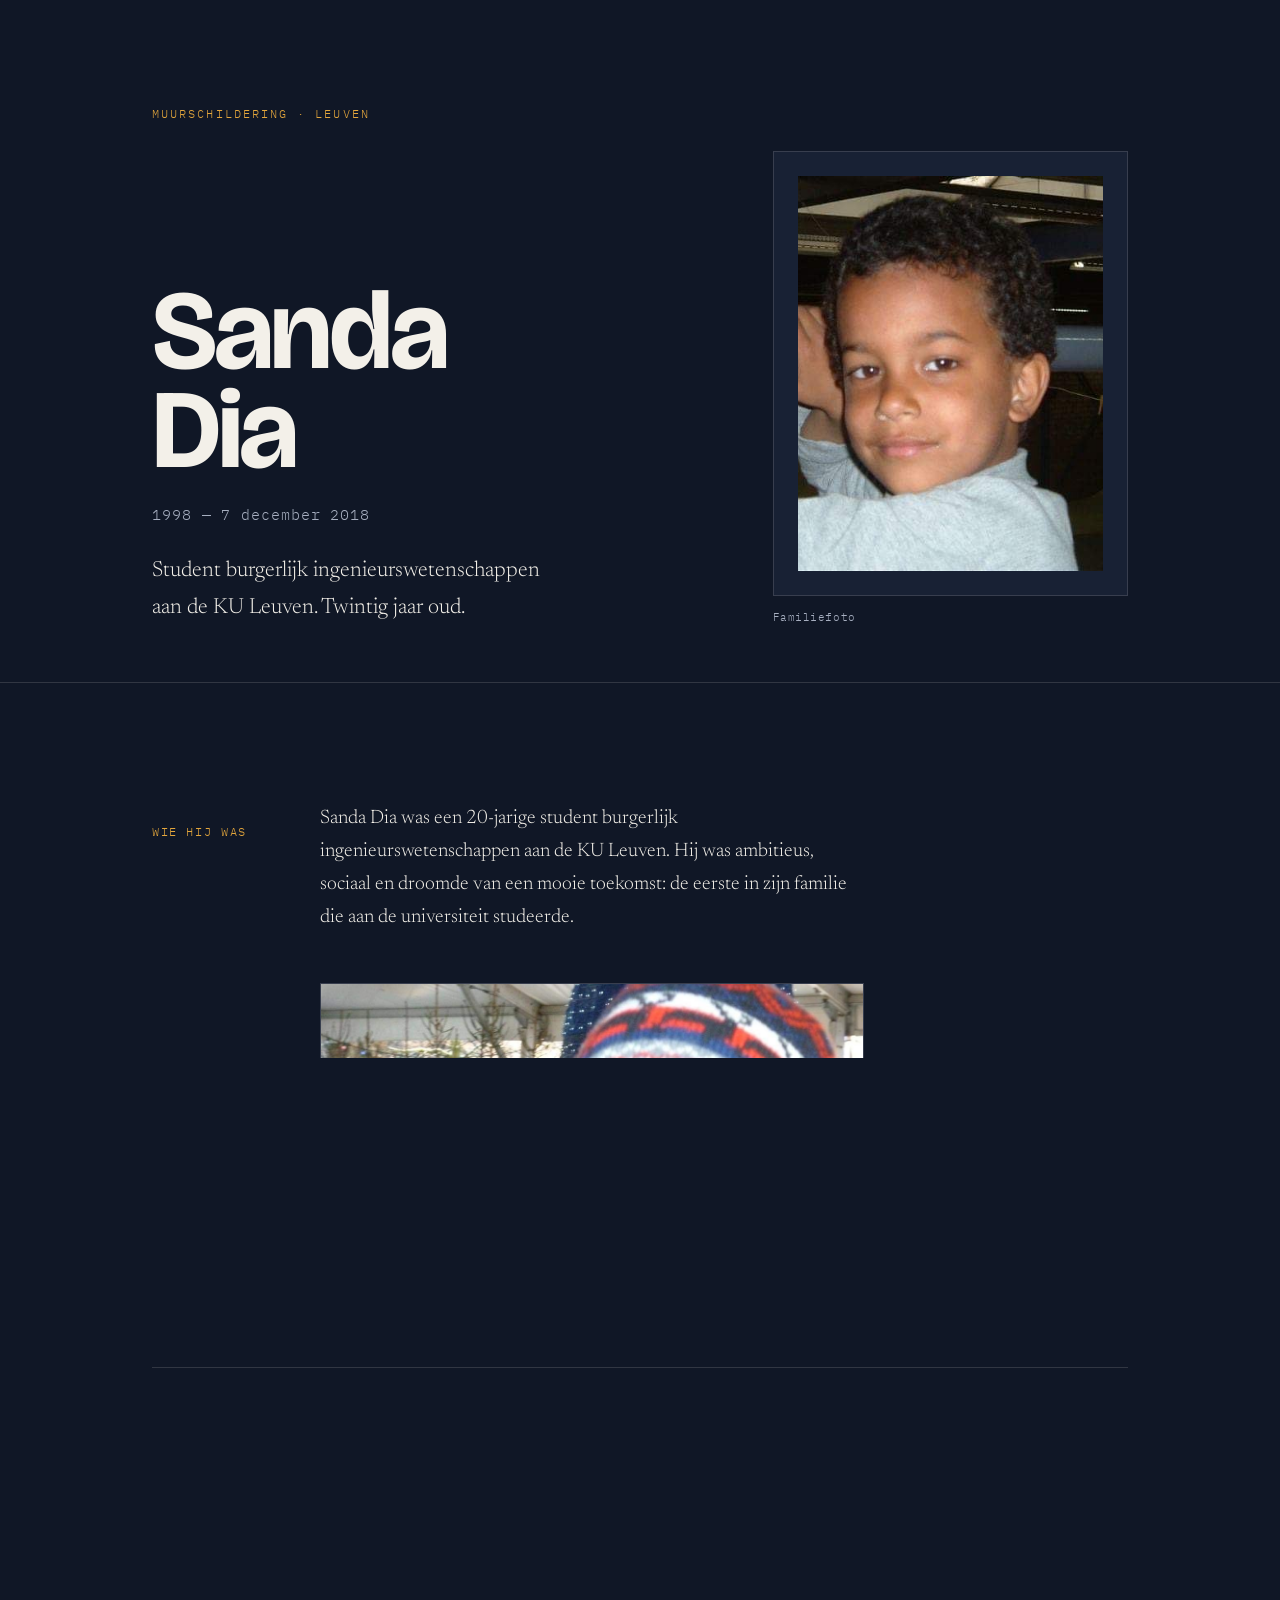
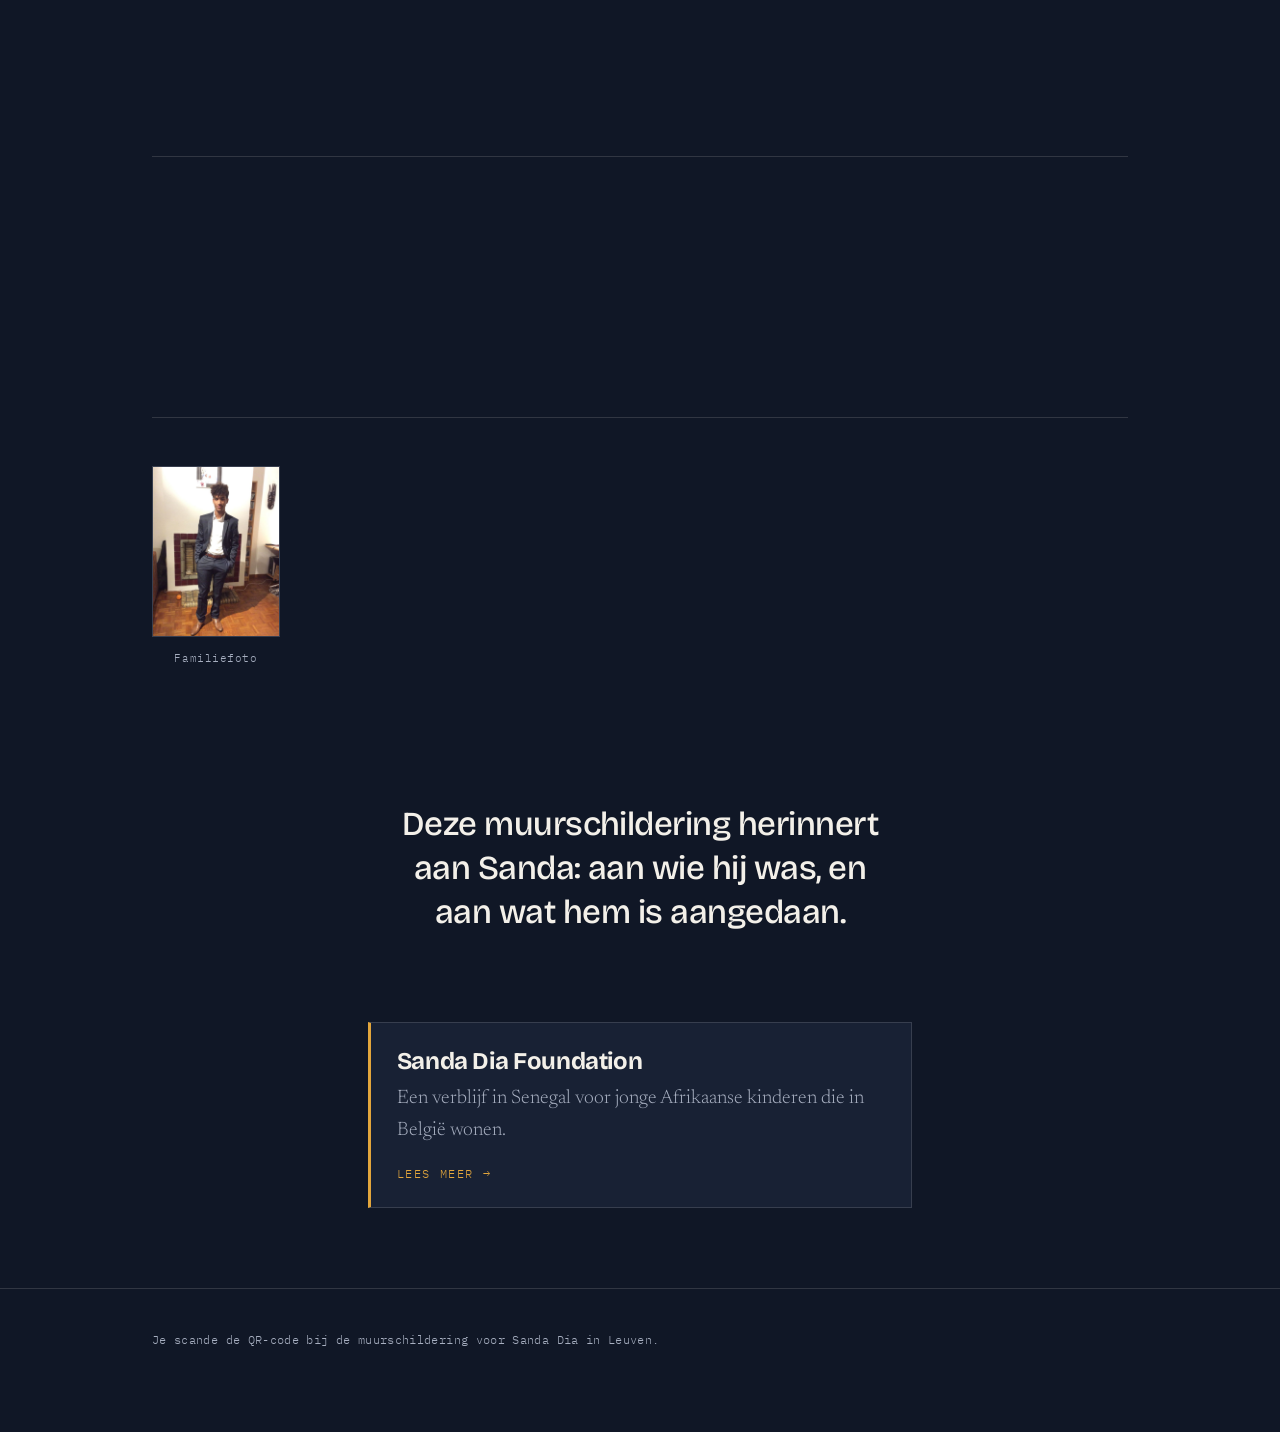
==== commit 654296e5: "Show videos from the Drive folders in both galleries Videos appear in the grid as Drive's still fram" ====
--- a/index.html
+++ b/index.html
@@ -66,7 +66,7 @@
     <section class="block gallery" data-drive-folder="PASTE_HERINNERINGEN_FOLDER_ID" hidden>
       <p class="marker">Herinneringen</p>
       <div>
-        <p class="gallery-intro">Foto's gedeeld door familie en vrienden.</p>
+        <p class="gallery-intro">Foto's en video's gedeeld door familie en vrienden.</p>
         <div class="grid" id="grid"></div>
       </div>
     </section>
--- a/style.css
+++ b/style.css
@@ -164,6 +164,23 @@
 .grid img{display:block;width:100%;height:auto;opacity:0;transition:opacity .6s ease;}
 .grid img.loaded{opacity:1;}
 .grid figcaption{margin-top:.4rem;}
+.grid button.is-video{position:relative;}
+.grid button.no-thumb{aspect-ratio:16/9;}
+.play{
+  position:absolute;top:50%;left:50%;
+  width:3.25rem;height:3.25rem;margin:-1.625rem 0 0 -1.625rem;
+  border-radius:50%;
+  background:rgba(16,23,38,.72);
+  border:1px solid rgba(243,240,233,.5);
+  transition:background .2s ease;
+}
+.play::after{
+  content:"";position:absolute;top:50%;left:54%;
+  transform:translate(-50%,-50%);
+  border-style:solid;border-width:.6rem 0 .6rem 1rem;
+  border-color:transparent transparent transparent var(--ink);
+}
+.grid button.is-video:hover .play{background:var(--ochre);}
 
 .viewer{
   border:0;padding:0;margin:auto;background:transparent;
@@ -171,6 +188,7 @@
 }
 .viewer::backdrop{background:rgba(8,12,20,.94);}
 .viewer img{display:block;max-width:94vw;max-height:88dvh;width:auto;height:auto;margin:0 auto;}
+.viewer iframe{display:block;max-width:94vw;border:0;margin:0 auto;background:#000;}
 .viewer p{
   font-family:"IBM Plex Mono",monospace;font-size:.72rem;letter-spacing:.05em;
   color:var(--ink-dim);text-align:center;margin:.75rem 1rem 0;
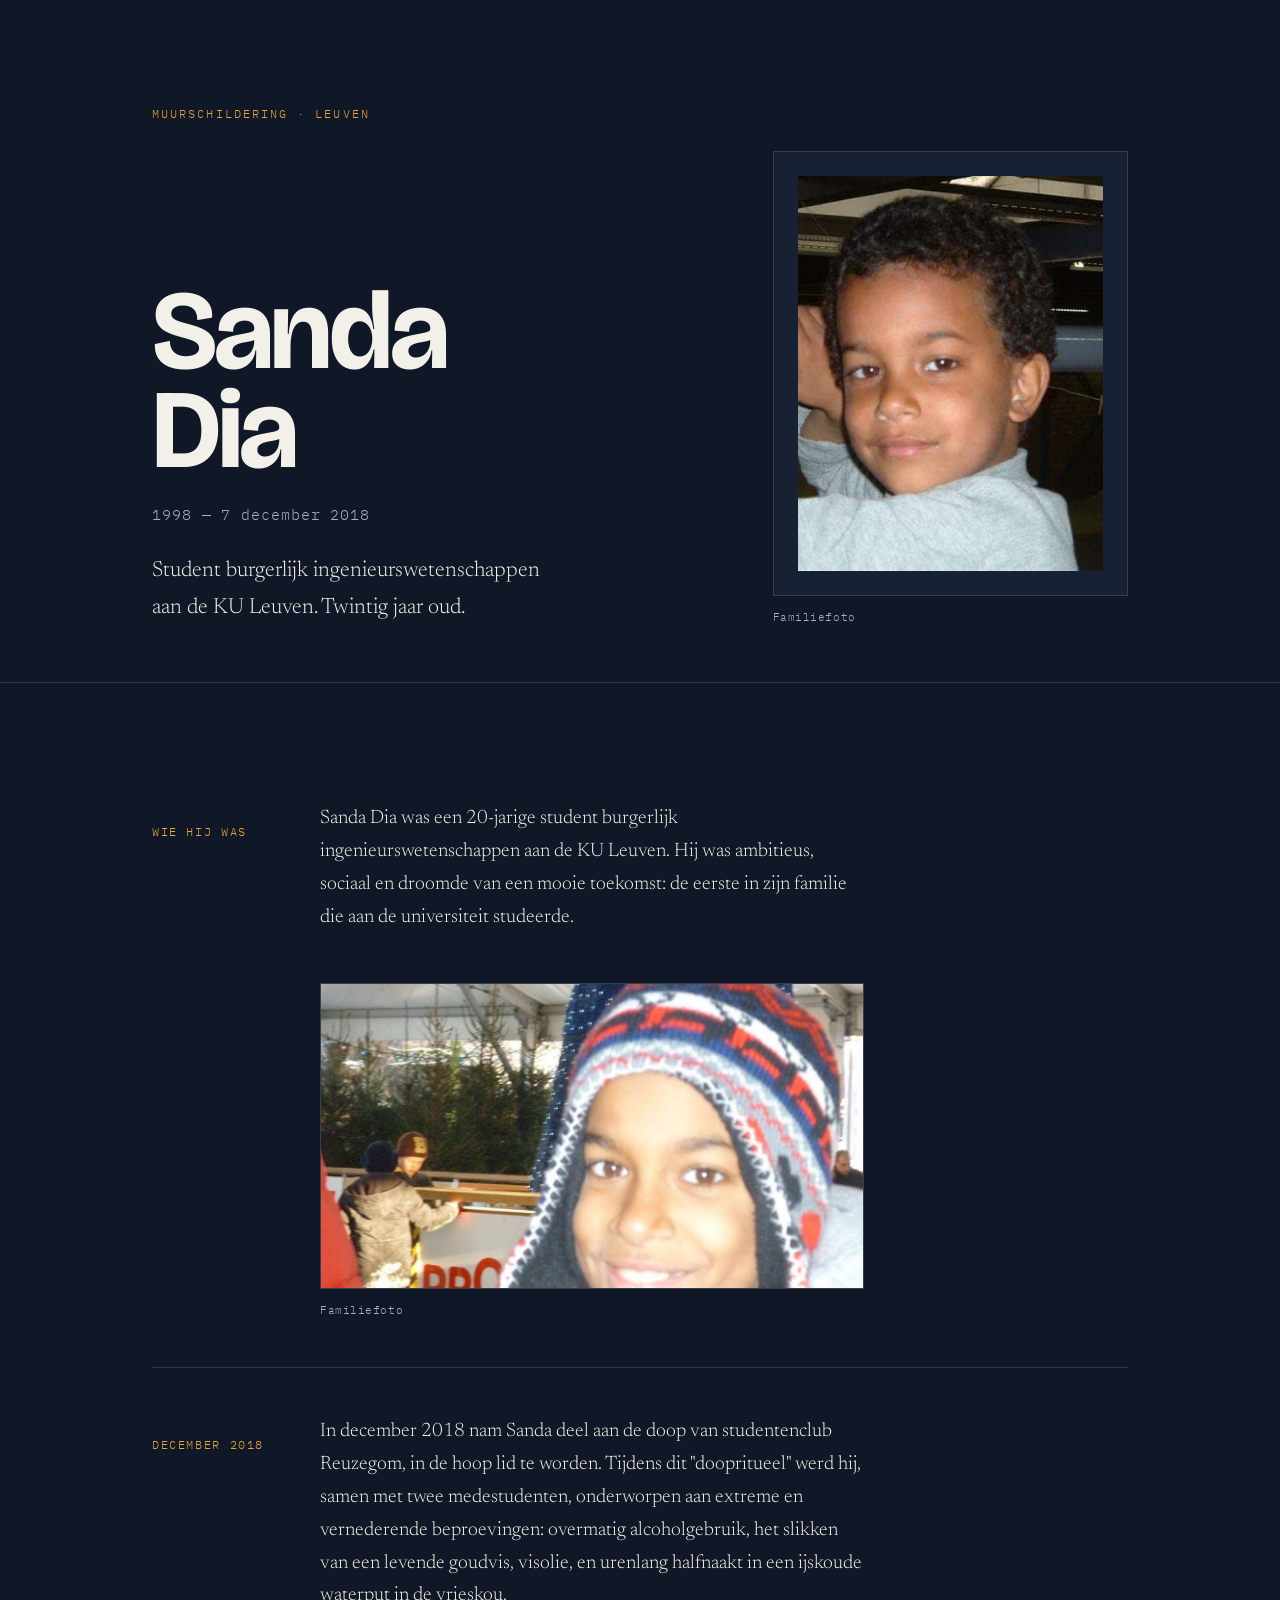
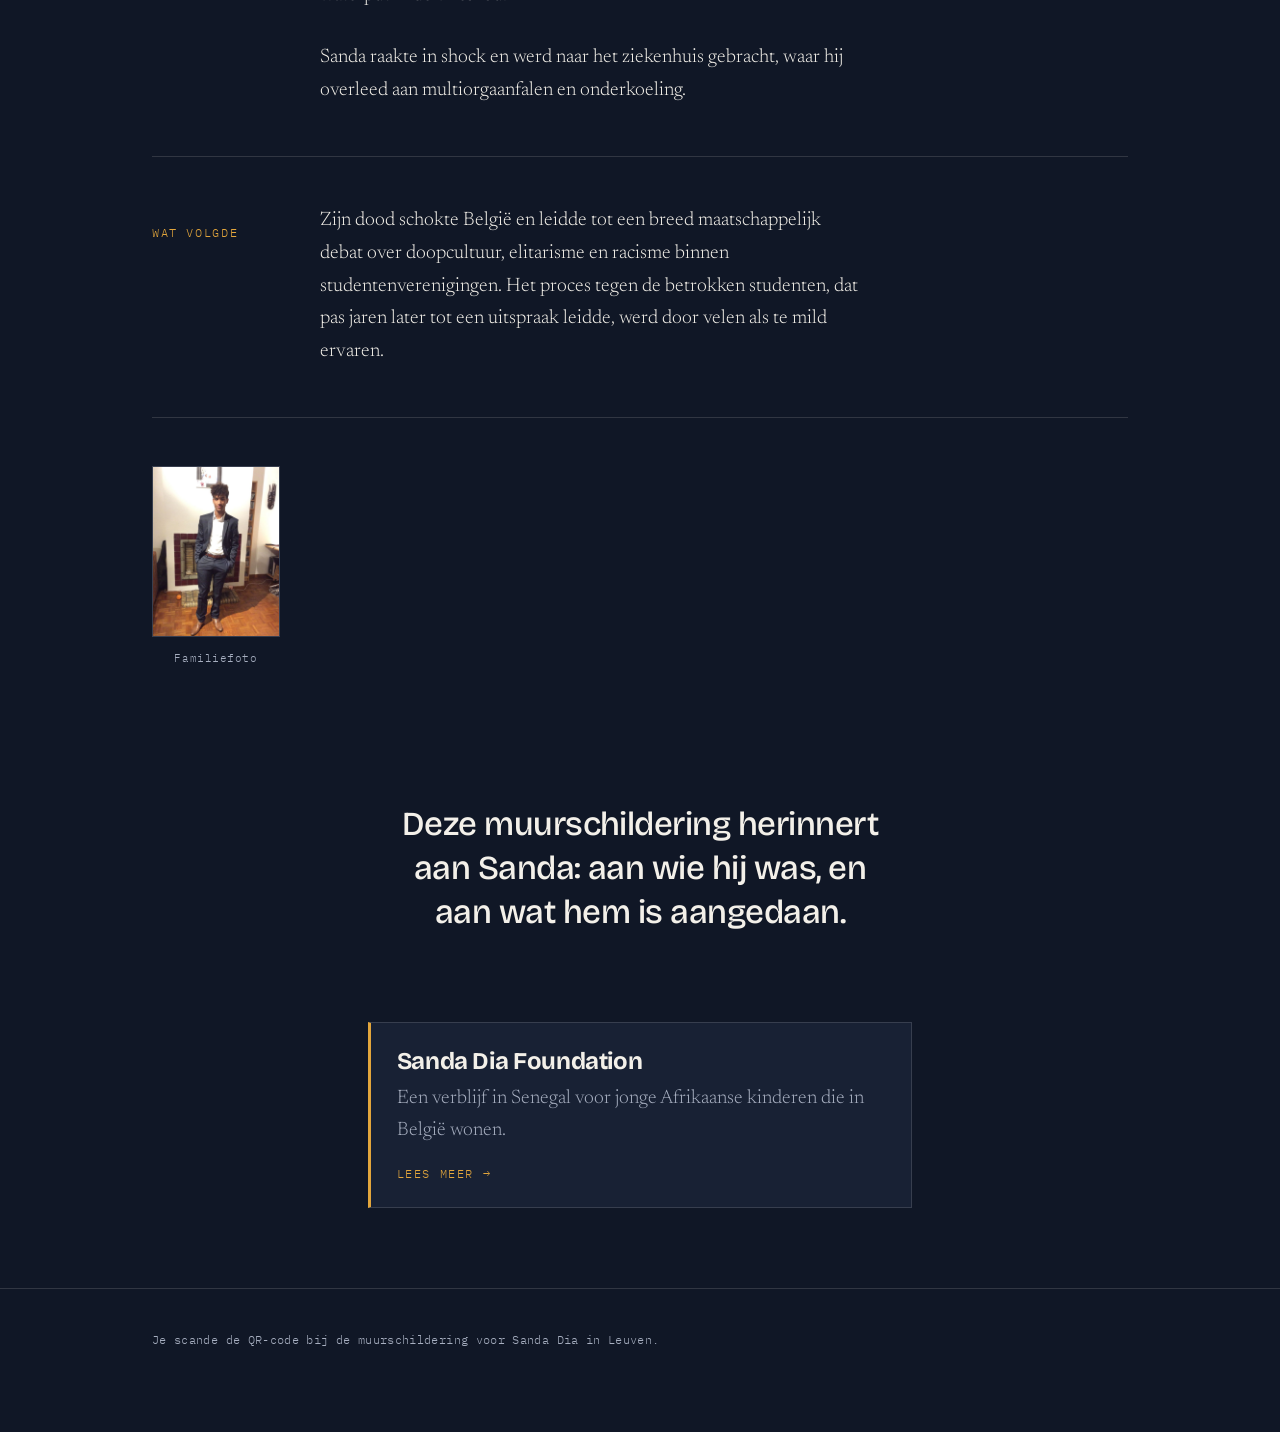
==== commit 8226c2ba: "Connect galleries to their Drive folders; keep API key out of git Each gallery section now points at" ====
--- a/index.html
+++ b/index.html
@@ -63,7 +63,7 @@
       </div>
     </section>
 
-    <section class="block gallery" data-drive-folder="PASTE_HERINNERINGEN_FOLDER_ID" hidden>
+    <section class="block gallery" data-drive-folder="17NjkEPQnsBZpjkZnRj8x-Xol4iJZBD6v" hidden>
       <p class="marker">Herinneringen</p>
       <div>
         <p class="gallery-intro">Foto's en video's gedeeld door familie en vrienden.</p>
@@ -101,6 +101,7 @@
   </div>
 </footer>
 
+<script src="config.js" defer></script>
 <script src="gallery.js" defer></script>
 
 </body>
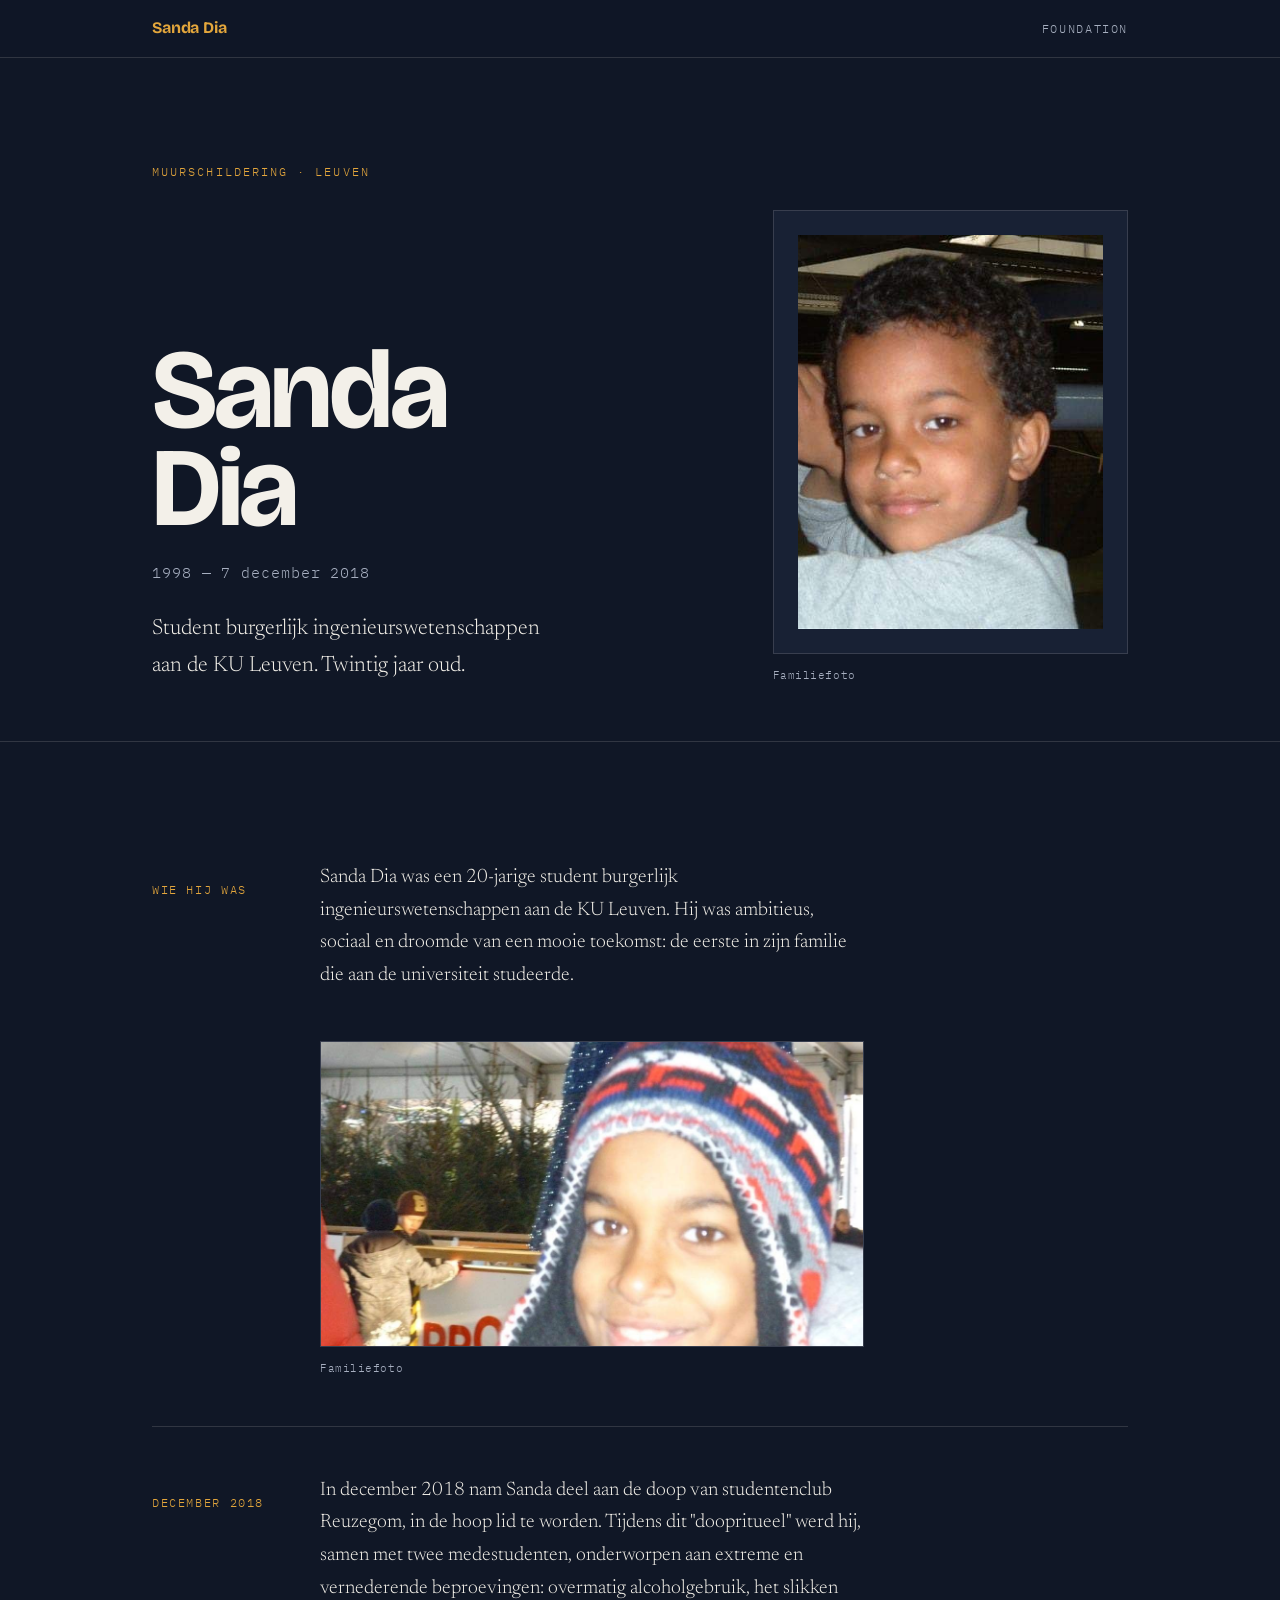
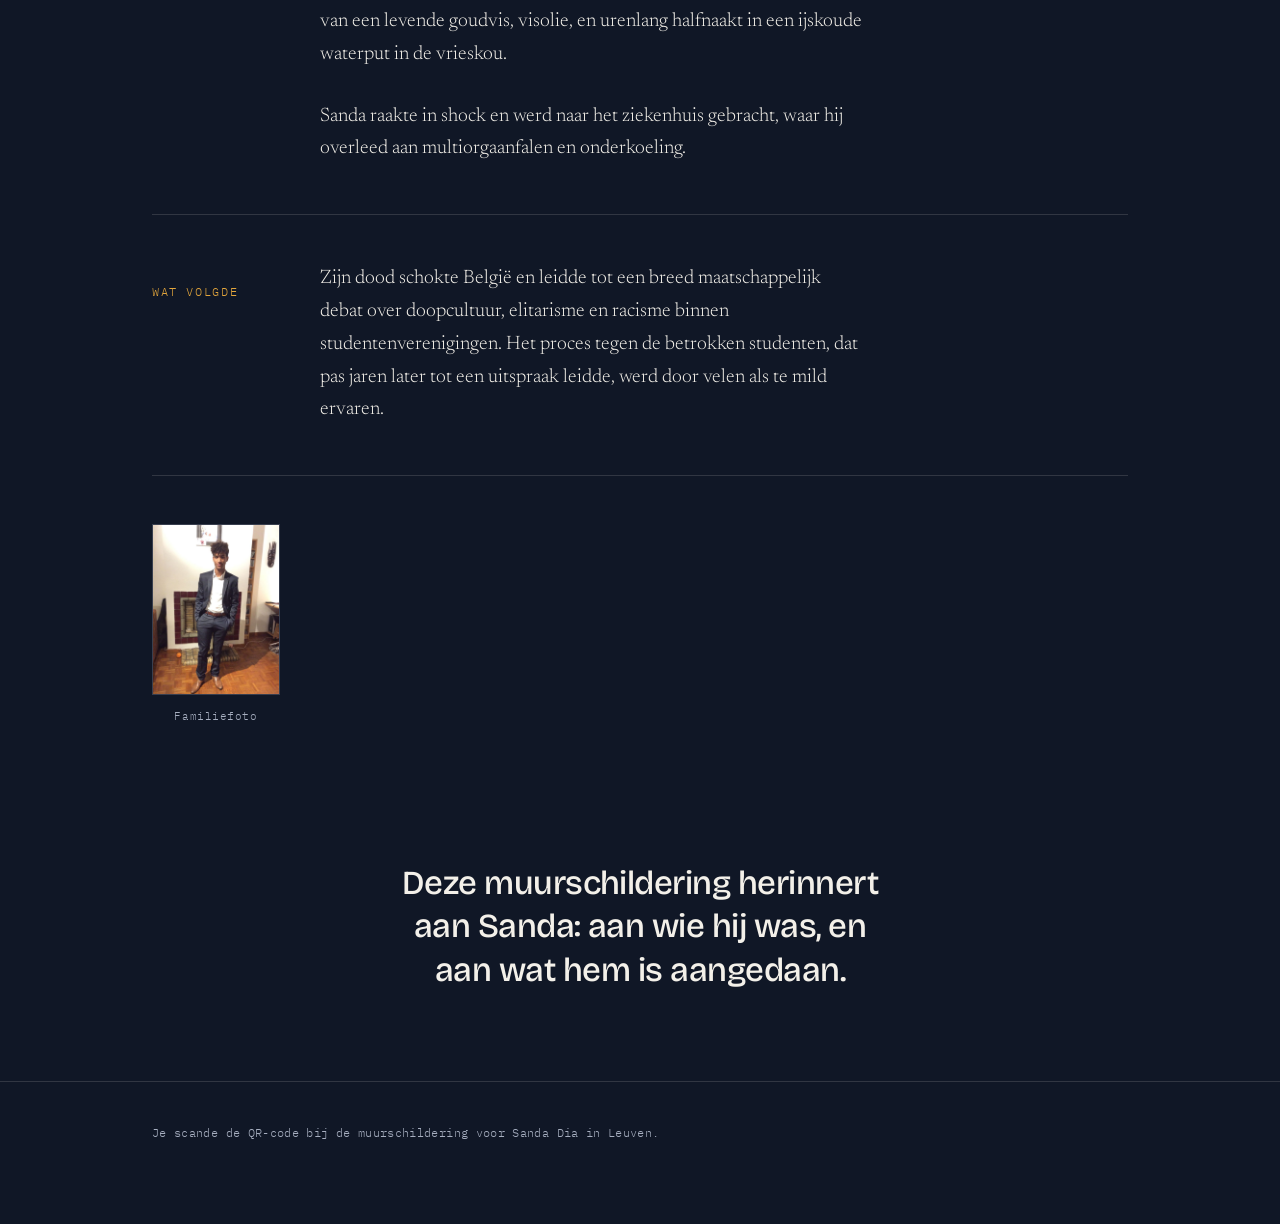
==== commit 1659bb53: "Add top nav bar and expand the foundation text Both pages get a sticky nav bar (Sanda Dia / Foundati" ====
--- a/index.html
+++ b/index.html
@@ -11,6 +11,13 @@
 <link rel="stylesheet" href="style.css">
 </head>
 <body>
+
+<nav class="topnav" aria-label="Hoofdmenu">
+  <div class="wrap">
+    <a class="topnav-home" href="index.html" aria-current="page">Sanda Dia</a>
+    <a href="foundation.html">Foundation</a>
+  </div>
+</nav>
 
 <header class="hero">
   <div class="wrap">
@@ -84,13 +91,6 @@
       <p>Deze muurschildering herinnert aan Sanda: aan wie hij was, en aan wat hem is aangedaan.</p>
     </section>
 
-    <section class="cta">
-      <a href="foundation.html">
-        <span class="cta-title">Sanda Dia Foundation</span>
-        <span class="cta-text">Een verblijf in Senegal voor jonge Afrikaanse kinderen die in België wonen.</span>
-        <span class="cta-go">Lees meer &rarr;</span>
-      </a>
-    </section>
 
   </div>
 </main>
--- a/style.css
+++ b/style.css
@@ -239,48 +239,32 @@
   .rise{animation:none;opacity:1;transform:none;}
 }
 
-/* ---------- links between pages ---------- */
-.back{
-  display:inline-block;
+/* ---------- nav bar ---------- */
+.topnav{
+  position:sticky;top:0;z-index:10;
+  background:rgba(16,23,38,.92);
+  -webkit-backdrop-filter:blur(8px);backdrop-filter:blur(8px);
+  border-bottom:1px solid var(--line);
+}
+.topnav .wrap{display:flex;align-items:center;justify-content:space-between;gap:1rem;}
+.topnav a{
+  display:block;
+  padding:.95rem 0;
   font-family:"IBM Plex Mono",monospace;
   font-size:.72rem;
   letter-spacing:.14em;
   text-transform:uppercase;
   color:var(--ink-dim);
   text-decoration:none;
-  margin:0 0 2.5rem;
-}
-.back:hover{color:var(--ochre);}
-
-.cta{padding:0 0 clamp(3rem,8vw,5rem);}
-.cta a{
-  display:block;
-  max-width:34rem;
-  margin:0 auto;
-  padding:1.5rem 1.6rem;
-  border:1px solid var(--line);
-  border-left:3px solid var(--ochre);
-  background:var(--night-2);
-  color:var(--ink);
-  text-decoration:none;
-  transition:border-color .2s ease;
-}
-.cta a:hover{border-color:var(--ochre);}
-.cta .cta-title{
-  display:block;
+  transition:color .2s ease;
+}
+.topnav .topnav-home{
   font-family:"Bricolage Grotesque",system-ui,sans-serif;
   font-weight:700;
-  font-size:1.5rem;
-  letter-spacing:-.015em;
-  line-height:1.2;
-}
-.cta .cta-text{display:block;margin-top:.4rem;color:var(--ink-dim);}
-.cta .cta-go{
-  display:block;
-  margin-top:1rem;
-  font-family:"IBM Plex Mono",monospace;
-  font-size:.72rem;
-  letter-spacing:.14em;
-  text-transform:uppercase;
-  color:var(--ochre);
-}
+  font-size:1rem;
+  letter-spacing:-.01em;
+  text-transform:none;
+  color:var(--ink);
+}
+.topnav a:hover,.topnav a[aria-current="page"]{color:var(--ochre);}
+.topnav a[aria-current="page"]:not(.topnav-home){box-shadow:inset 0 -2px 0 var(--ochre);}
